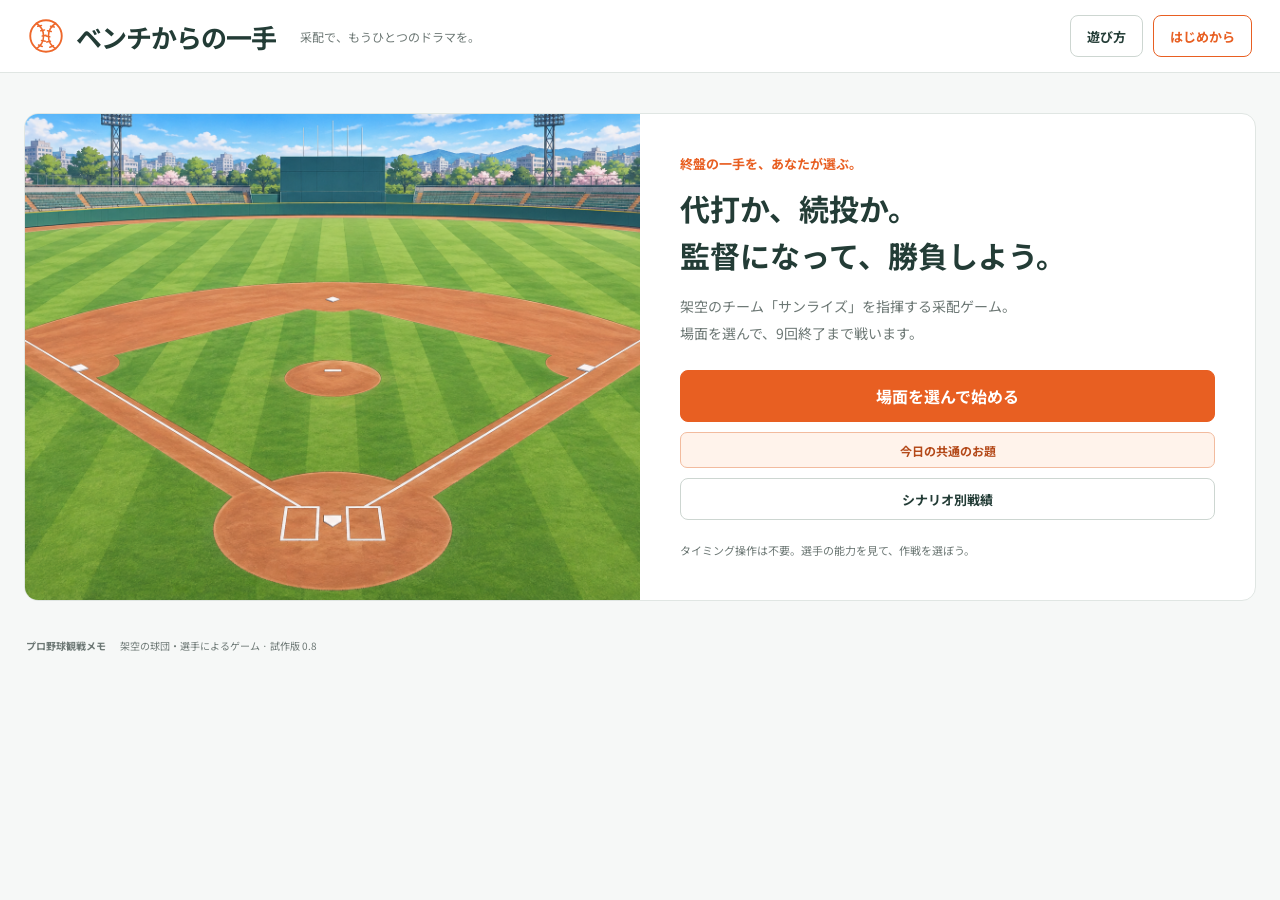
==== public/index.html @ 0293a19e "feat: add same-condition retry and decision comparison" ====
<!doctype html>
<html lang="ja">
<head>
  <meta charset="utf-8"><meta name="viewport" content="width=device-width, initial-scale=1">
  <meta name="theme-color" content="#ee682b">
  <title>ベンチからの一手｜プロ野球観戦メモ</title>
  <meta name="description" content="代打、継投、走塁。あなたならどうする？終盤の勝負どころで指揮を執る、無料のブラウザ野球采配ゲーム。PC・スマホ対応。">
  <link rel="canonical" href="https://bench-first.pages.dev/">
  <meta property="og:type" content="website">
  <meta property="og:locale" content="ja_JP">
  <meta property="og:site_name" content="ベンチからの一手">
  <meta property="og:title" content="ベンチからの一手｜あなたなら、どう采配する？">
  <meta property="og:description" content="代打か、続投か。終盤の勝負どころを指揮する野球ゲーム。PC・スマホで遊べる、今日の共通のお題に挑戦。">
  <meta property="og:url" content="https://bench-first.pages.dev/">
  <meta property="og:image" content="https://bench-first.pages.dev/assets/ogp-v03.png">
  <meta property="og:image:width" content="1200">
  <meta property="og:image:height" content="630">
  <meta property="og:image:alt" content="ベンチからの一手。代打か、続投か。あなたなら、どう采配する？">
  <meta name="twitter:card" content="summary_large_image">
  <meta name="twitter:title" content="ベンチからの一手｜あなたなら、どう采配する？">
  <meta name="twitter:description" content="終盤の勝負どころを指揮する野球ゲーム。今日の共通のお題に挑戦。">
  <meta name="twitter:image" content="https://bench-first.pages.dev/assets/ogp-v03.png">
  <meta name="twitter:image:alt" content="ベンチからの一手。代打か、続投か。あなたなら、どう采配する？">
  <link rel="icon" href="./assets/icon.svg" type="image/svg+xml">
  <link rel="stylesheet" href="./styles.css?v=08">
  <script src="./engine.js?v=10" defer></script><script src="./motion.js?v=07" defer></script><script src="./sharing.js?v=06" defer></script><script src="./scenario-stats.js?v=02" defer></script><script src="./replay-compare.js?v=01" defer></script><script src="./app.js?v=12" defer></script>
</head>
<body>
  <header class="header"><div class="brand"><img src="./assets/icon.svg" alt="" width="36" height="36"><h1>ベンチからの一手</h1><span class="tagline">采配で、もうひとつのドラマを。</span></div><div class="header-actions"><button id="help" class="small-button">遊び方</button><button id="restart" class="small-button orange-outline">はじめから</button></div></header>
  <main>
    <section id="start-screen" class="start-screen" aria-labelledby="start-title">
      <div class="start-visual"><img src="./assets/stadium.png" alt="采配を待つ球場"></div>
      <div class="start-content"><p class="start-eyebrow">終盤の一手を、あなたが選ぶ。</p><h2 id="start-title">代打か、続投か。<br>監督になって、勝負しよう。</h2><p>架空のチーム「サンライズ」を指揮する采配ゲーム。<br>場面を選んで、9回終了まで戦います。</p><div class="start-actions"><button id="choose-scenario" class="primary">場面を選んで始める</button><button id="start-today" class="daily-button">今日の共通のお題</button><button id="start-stats" class="small-button">シナリオ別戦績</button><button id="resume-game" class="small-button" hidden>続きから遊ぶ</button></div><p id="saved-version-note" class="record-caption warning" hidden>以前の版の保存位置があります。修正版の共通のお題は「今日の共通のお題」から新しく開始してください。</p><small>タイミング操作は不要。選手の能力を見て、作戦を選ぼう。</small></div>
    </section>
    <div id="game-view" hidden>
    <section id="scoreboard" class="scoreboard" aria-label="試合状況"></section>
    <div class="game-toolbar"><button id="daily" class="daily-button">今日の共通のお題</button><button id="game-stats" class="small-button">戦績</button><button id="share-links" class="link-toolbar-button" aria-label="お題へのリンクを作る">リンク</button><span id="challenge-label"></span><label class="speed-control">演出 <select id="animation-speed" aria-label="演出の速さ"><option value="normal">標準</option><option value="fast">速い</option><option value="none">なし</option></select></label></div>
    <div id="cpu-changes" class="cpu-changes" role="status" hidden></div>
    <div class="game-layout">
      <section class="field-panel" aria-label="球場と対戦選手">
        <div class="field" id="field"><img class="stadium" src="./assets/stadium.png" alt="緑の外野と土の内野が広がる球場"><div id="field-state"></div><div id="motion-layer" aria-hidden="true"></div><div id="play-flash" aria-hidden="true"></div></div>
        <div id="matchup" class="matchup"></div>
        <div id="upcoming" class="upcoming" aria-label="次の3打者"></div>
      </section>
      <div id="command-home"><section class="command-panel" aria-label="監督の采配">
        <div class="command-heading"><h2 id="command-title">あなたの采配で、<br>流れを変える。</h2><span id="phase" class="phase"></span></div>
        <div class="tabs" role="tablist" aria-label="表示切り替え"><button role="tab" id="tab-tactics" data-tab="tactics" aria-controls="panel" aria-selected="true">采配</button><button role="tab" id="tab-bench" data-tab="bench" aria-controls="panel" aria-selected="false">ベンチ</button><button role="tab" id="tab-lineup" data-tab="lineup" aria-controls="panel" aria-selected="false">打順</button><button role="tab" id="tab-record" data-tab="record" aria-controls="panel" aria-selected="false">記録</button></div>
        <div id="panel" role="tabpanel" aria-labelledby="tab-tactics"></div>
      </section></div>
    </div>
    <section class="recent"><h2>最近のプレー</h2><div id="recent" aria-live="polite" aria-atomic="true"></div></section>
    <nav id="mobile-controls" aria-label="試合の操作"><span id="mobile-status"></span><button id="mobile-tactics" class="primary" data-mobile-tab="tactics">采配</button><button id="mobile-bench" class="small-button orange-outline" data-mobile-tab="bench">交代</button><button id="mobile-record" class="small-button" data-mobile-tab="record">記録</button></nav>
    </div>
    <footer><a href="https://pro-baseball-watch-guide.com/" target="_blank" rel="noopener">プロ野球観戦メモ</a><span>架空の球団・選手によるゲーム · 試作版 0.8</span><span id="save-status"></span></footer>
  </main>
  <dialog id="dialog" aria-labelledby="dialog-title"><div id="dialog-content"></div></dialog>
  <dialog id="command-dialog" aria-labelledby="command-dialog-title"><div id="command-dialog-content"><div class="command-dialog-bar"><div class="command-dialog-heading"><h2 id="command-dialog-title">采配を選ぶ</h2><button id="close-command" class="small-button" aria-label="采配・交代の画面を閉じる">閉じる</button></div><p id="command-context"></p></div></div></dialog>
  <div id="toast" role="status"></div>
  <noscript>このゲームを遊ぶには、ブラウザのJavaScriptを有効にしてください。</noscript>
</body>
</html>
---- public/styles.css ----
@font-face{font-family:"Noto Sans JP";font-style:normal;font-weight:400;font-display:swap;src:url('./assets/noto-sans-jp-400.woff2') format('woff2')}
@font-face{font-family:"Noto Sans JP";font-style:normal;font-weight:700 900;font-display:swap;src:url('./assets/noto-sans-jp-700.woff2') format('woff2')}
:root{--orange:#e85f22;--soft:#fff3eb;--ink:#233c36;--muted:#6d7875;--line:#e0e6e3;--blue:#27638a;--paper:#f6f8f7;--white:#fff;font-family:"Noto Sans JP","Yu Gothic",Meiryo,system-ui,sans-serif;color:var(--ink);background:var(--paper);font-synthesis:none}
*{box-sizing:border-box}body{margin:0}button,select,textarea{font:inherit}button{cursor:pointer;touch-action:manipulation}button:disabled{cursor:not-allowed;opacity:.43}button:focus-visible,a:focus-visible,select:focus-visible,textarea:focus-visible{outline:3px solid #2788b4;outline-offset:3px}button{color:var(--ink)}a{color:inherit}h1,h2,h3,p{margin:0}button,select{min-height:42px}button{transition:background .15s,border-color .15s,transform .15s}button:active:not(:disabled){transform:translateY(1px)}button:hover:not(:disabled){filter:brightness(.97)}.header{display:flex;align-items:center;justify-content:space-between;gap:20px;padding:15px 28px;background:white;border-bottom:1px solid var(--line)}.brand{display:flex;align-items:center;gap:12px;min-width:0}.brand h1{font-size:26px;letter-spacing:-1px;white-space:nowrap;font-weight:850}.tagline{font-size:12px;color:var(--muted);margin-left:12px}.header-actions{display:flex;gap:10px;flex-shrink:0}.small-button{border:1px solid #cdd6d1;background:white;border-radius:8px;padding:7px 16px;font-weight:700;font-size:13px}.orange-outline{color:var(--orange);border-color:var(--orange)}main{max-width:1500px;padding:16px 24px 10px;margin:auto}.scoreboard{background:white;border:1px solid var(--line);border-radius:12px;display:flex;align-items:center;justify-content:space-between;padding:14px 24px;margin-bottom:14px;gap:15px;box-shadow:0 2px 7px #203c3604}.team{display:flex;align-items:center;gap:14px;flex:1}.team.away{justify-content:flex-end;text-align:right}.team-symbol{width:48px;height:48px;color:var(--orange);display:grid;place-items:center;border-radius:50%;background:var(--soft);font-weight:900;font-size:25px}.away .team-symbol{color:var(--blue);background:#edf5fa}.team h2{font-size:21px;letter-spacing:-.5px}.team small{display:block;font-size:11px;color:var(--muted);margin-top:3px}.score-center{display:flex;align-items:center;gap:22px}.score-number{font-size:47px;font-weight:850;line-height:1;font-variant-numeric:tabular-nums;display:flex;gap:17px;align-items:center}.score-number b:first-child{color:var(--orange)}.score-number i{font-size:22px;color:#a7b0ac;font-style:normal}.score-detail{text-align:center;font-size:13px}.inning{font-weight:800;font-size:18px;margin-bottom:4px}.outs{display:flex;gap:5px;align-items:center;color:var(--muted);font-size:11px}.out-dot{width:8px;height:8px;border-radius:50%;background:#e1e6e3;display:inline-block}.out-dot.on{background:var(--orange)}.bases-mini{width:33px;height:34px;position:relative;margin-left:3px}.bases-mini span{width:12px;height:12px;position:absolute;transform:rotate(45deg);background:#dce1de;border:1px solid white}.bases-mini .on{background:var(--orange)}.bases-mini span:nth-child(1){left:20px;top:17px}.bases-mini span:nth-child(2){left:10px;top:7px}.bases-mini span:nth-child(3){left:0;top:17px}.game-layout{display:grid;grid-template-columns:minmax(0,1.25fr) minmax(0,1fr);gap:16px;align-items:stretch}.field-panel{border:1px solid var(--line);border-radius:12px;background:white;overflow:hidden;display:flex;flex-direction:column}.field{position:relative;aspect-ratio:1.6;overflow:hidden;background:#80b867}.stadium{width:100%;height:100%;object-fit:fill;display:block}.field-tag{position:absolute;top:12px;left:12px;background:white;color:var(--ink);font-size:11px;font-weight:700;padding:7px 10px;border-radius:6px;box-shadow:0 2px 8px #203c3615}.base-marker{position:absolute;transform:translate(-50%,-50%);height:21px;min-width:21px;border:2px solid white;background:#f47d37;box-shadow:0 2px 8px #263c3655;border-radius:50%;color:white;display:grid;place-items:center;font-size:11px;font-weight:900}.base-marker.empty{background:#ffffffb3;border:1px solid white;height:10px;min-width:10px;box-shadow:none}.runner-name{position:absolute;left:50%;top:24px;transform:translateX(-50%);white-space:nowrap;background:#fff;color:var(--ink);padding:3px 7px;border-radius:4px;font-weight:700;font-size:10px;box-shadow:0 2px 6px #263c3615}.mound-label{position:absolute;left:50%;top:57%;transform:translateX(-50%);background:#235674ed;color:white;border-radius:5px;padding:4px 9px;font-size:10px}.mound-label.home-pitcher{background:#df6227ed}#play-flash{position:absolute;inset:0;display:grid;place-content:center;pointer-events:none;text-align:center}#play-flash.show span{animation:play-in 1.2s both;background:white;padding:15px 26px;border-radius:10px;box-shadow:0 10px 30px #203c3633;font-weight:900;font-size:25px;color:var(--orange)}@keyframes play-in{0%{opacity:0;transform:translateY(8px) scale(.95)}20%,70%{opacity:1;transform:none}100%{opacity:0;transform:translateY(-8px)}}.matchup{display:grid;grid-template-columns:1fr 25px 1fr;gap:10px;padding:15px 16px;flex:1;align-content:center}.vs{align-self:center;text-align:center;color:#9aa59f;font-size:12px;font-weight:800}.player-card{min-width:0}.player-role{font-size:10px;color:var(--orange);font-weight:800;letter-spacing:1px;margin-bottom:5px}.player-role.pitcher{color:var(--blue)}.player-name{font-size:18px;font-weight:800;display:flex;align-items:baseline;gap:6px;flex-wrap:wrap}.player-name small{font-size:10px;color:var(--muted);font-weight:500}.player-trait{font-size:11px;color:var(--muted);margin:6px 0}.mini-stats{display:flex;gap:9px;font-size:11px;color:var(--muted)}.mini-stats b{color:var(--ink);margin-left:3px}.fatigue-bar{height:4px;background:#e7ece8;border-radius:4px;margin-top:7px;overflow:hidden}.fatigue-bar span{display:block;background:var(--blue);height:100%}.fatigue-bar.high span{background:var(--orange)}.command-panel{padding:22px;background:white;border:1px solid var(--line);border-radius:12px;display:flex;flex-direction:column;min-width:0}.command-heading{display:flex;align-items:center;justify-content:space-between;gap:10px;margin-bottom:16px}.command-heading h2{font-size:23px;line-height:1.45;letter-spacing:-.6px}.command-heading h2:after{content:"";display:block;width:30px;height:4px;background:var(--orange);border-radius:3px;margin-top:9px}.phase{font-size:11px;white-space:nowrap;padding:7px 10px;border-radius:6px;color:var(--orange);background:var(--soft);font-weight:700}.phase.defend{color:var(--blue);background:#edf5fa}.tabs{display:grid;grid-template-columns:repeat(3,1fr);gap:6px;margin-bottom:14px}.tabs button{border:1px solid var(--line);background:#f5f7f6;border-radius:7px;font-weight:700;font-size:14px;min-height:39px}.tabs button[aria-selected=true]{color:white;background:var(--orange);border-color:var(--orange)}#panel{flex:1;display:flex;flex-direction:column;min-height:310px}.tactics{display:grid;grid-template-columns:1fr 1fr;gap:10px}.tactic{padding:14px 13px;text-align:left;border:1px solid var(--line);border-radius:9px;background:white;position:relative;min-height:115px}.tactic.selected{border:2px solid var(--orange);padding:13px 12px;background:var(--soft)}.tactic-top{display:flex;gap:9px;align-items:center;margin-bottom:7px}.tactic svg{width:25px;height:25px;flex-shrink:0;color:var(--orange)}.tactic h3{font-size:16px;line-height:1.4}.tactic p{font-size:11px;line-height:1.65;color:var(--muted)}.tactic p.pro{color:#ba4c1b;margin-top:5px}.action-hint{font-size:11px;line-height:1.7;color:var(--muted);margin:10px 0;min-height:32px}.primary{background:var(--orange);border:1px solid var(--orange);color:white;font-weight:750;border-radius:8px;padding:13px 16px;font-size:16px;width:100%;min-height:49px}.primary-row{margin-top:auto}.primary .arrow{float:right}.defense-select{display:flex;align-items:center;gap:6px;margin-top:10px;font-size:11px;color:var(--muted)}.defense-select button{font-size:11px;min-height:31px;border:1px solid var(--line);background:white;border-radius:5px;padding:4px 9px}.defense-select button.selected{border-color:var(--orange);color:var(--orange);background:var(--soft)}.recent{display:flex;align-items:stretch;gap:20px;padding:14px 20px;background:white;border:1px solid var(--line);border-radius:12px;margin-top:14px}.recent h2{font-size:15px;min-width:110px;padding-top:3px}.recent h2:after{content:"";display:block;width:25px;height:3px;background:var(--orange);margin-top:8px}#recent{flex:1;min-width:0}.log-row{display:flex;gap:12px;padding:5px 0;border-bottom:1px solid #eef1ef;font-size:12px;line-height:1.5}.log-row:last-child{border:0}.log-row small{flex-shrink:0;font-size:10px;color:var(--muted);min-width:37px;padding-top:1px}.log-row.score,.log-row.hr{color:var(--orange);font-weight:700}footer{display:flex;gap:14px;align-items:center;flex-wrap:wrap;color:var(--muted);font-size:10px;padding:13px 2px 4px}footer a{text-decoration:none;font-weight:650}footer a:hover{text-decoration:underline}#save-status{margin-left:auto}.bench-controls{display:grid;grid-template-columns:1fr 1fr;gap:8px;margin-bottom:9px}.bench-controls label{font-size:11px;display:flex;flex-direction:column;gap:4px}.bench-controls select{width:100%;background:white;border:1px solid var(--line);border-radius:6px;padding:6px;font-size:12px}.bench-list{max-height:235px;overflow-y:auto;overscroll-behavior:contain}.bench-player{padding:10px 0;border-bottom:1px solid var(--line);display:flex;gap:10px;justify-content:space-between;align-items:center}.bench-player:first-child{padding-top:4px}.bench-player h3{font-size:14px}.bench-player p{font-size:11px;color:var(--muted);margin-top:3px;line-height:1.6}.bench-player .small-button{font-size:11px;padding:6px 11px;min-width:58px;flex-shrink:0}.warning{color:#b64c18!important}.empty-note{font-size:13px;color:var(--muted);line-height:1.8;padding:20px 0}.record-scroll{max-height:320px;overflow:auto;overscroll-behavior:contain}.line-score{border-collapse:collapse;font-size:11px;width:100%;margin:2px 0 14px}.line-score th,.line-score td{text-align:center;padding:7px 4px;border-bottom:1px solid var(--line);font-variant-numeric:tabular-nums}.line-score th:first-child{text-align:left;white-space:nowrap}.line-score th{font-size:10px;color:var(--muted)}.line-score .total{color:var(--orange);font-weight:800}.record-caption{font-size:10px;color:var(--muted);margin:8px 0}.results-inline{display:grid;place-content:center;text-align:center;gap:13px;flex:1}.results-inline h3{font-size:29px;color:var(--orange)}.results-inline p{font-size:13px;line-height:1.8;color:var(--muted)}dialog{border:1px solid var(--line);border-radius:15px;max-width:550px;width:calc(100% - 28px);padding:27px;box-shadow:0 20px 80px #203c3629;max-height:88dvh;color:var(--ink)}dialog::backdrop{background:#183b354d;backdrop-filter:blur(3px)}.dialog-header{display:flex;align-items:center;justify-content:space-between;gap:12px;margin-bottom:16px}.dialog-header h2{font-size:23px}.close-button{width:37px;height:37px;min-height:37px;border:1px solid var(--line);border-radius:50%;background:white;font-size:23px;line-height:1}.dialog-text{color:var(--muted);font-size:13px;line-height:1.9}.dialog-text strong{color:var(--ink)}.dialog-text p{margin:10px 0}.dialog-text ol{padding-left:23px;margin:8px 0}.dialog-actions{display:flex;gap:10px;margin-top:20px}.scenario-list{display:grid;gap:9px;margin-top:15px}.scenario{border:1px solid var(--line);border-radius:8px;background:white;text-align:left;padding:13px 15px;display:flex;justify-content:space-between;align-items:center;gap:10px}.scenario strong{font-size:14px}.scenario small{display:block;font-size:11px;color:var(--muted);margin-top:4px}.scenario .num{font-size:24px;font-weight:800;color:var(--orange);white-space:nowrap}.result-score{text-align:center;margin:18px 0;font-size:46px;font-weight:900}.result-score small{display:block;font-size:12px;font-weight:500;color:var(--muted)}.result-notes{background:var(--paper);border-radius:8px;padding:12px;font-size:12px;line-height:1.9}.result-notes h3{font-size:13px;margin-bottom:5px}.share-text{width:100%;border:1px solid var(--line);border-radius:6px;padding:10px;min-height:110px;font-size:12px;margin-top:12px;resize:vertical}.record-totals{padding:12px 0;text-align:center;color:var(--muted);font-size:12px}.result-buttons{display:grid;grid-template-columns:1fr 1fr;gap:8px;margin-top:13px}.result-buttons .primary{grid-column:1/-1}#toast{position:fixed;bottom:22px;left:50%;transform:translateX(-50%);background:var(--ink);color:white;padding:12px 20px;border-radius:8px;box-shadow:0 4px 20px #203c3625;font-size:12px;max-width:90vw;z-index:10;display:none}#toast.visible{display:block}
@media(min-width:1300px){.field{aspect-ratio:1.7}.command-heading h2 br{display:none}.command-heading h2{font-size:23px}.command-panel{padding:23px}.tactic{min-height:127px}.tactic h3{font-size:17px}.tactic p{font-size:12px}.matchup{padding:17px 20px}.player-name{font-size:20px}}
@media(max-width:1050px){.tagline{display:none}.team h2{font-size:17px}.team-symbol{width:37px;height:37px;font-size:20px}.score-center{gap:13px}.scoreboard{padding:12px 15px}.score-number{font-size:38px}.command-heading{align-items:flex-start}.command-heading h2{font-size:20px}.phase{font-size:10px;padding:6px}.command-panel{padding:16px}.tactic{padding:11px 10px;min-height:115px}.tactic.selected{padding:10px 9px}.tactic h3{font-size:14px}.tactic p{font-size:10px}.tactic svg{width:21px}.field{aspect-ratio:1.3}.player-name{font-size:16px}.mini-stats{gap:6px;font-size:10px}}
@media(max-width:720px){.header{padding:10px 12px;gap:8px}.brand{gap:6px}.brand img{width:26px;height:26px}.brand h1{font-size:18px;letter-spacing:-.7px}.header-actions{gap:5px}.header-actions .small-button{padding:5px 8px;font-size:10px;min-height:35px}.tagline{display:none}main{padding:9px 10px 8px}.scoreboard{padding:10px 11px;gap:5px;margin-bottom:9px;border-radius:9px}.team{gap:0}.team-symbol{display:none}.team h2{font-size:12px;letter-spacing:-.5px}.team small{font-size:9px;margin-top:2px}.score-center{gap:8px}.score-number{font-size:30px;gap:8px}.score-number i{font-size:15px}.inning{font-size:13px;margin-bottom:3px}.outs{font-size:8px;gap:3px}.out-dot{width:6px;height:6px}.bases-mini{display:none}.game-layout{grid-template-columns:1fr;gap:9px}.field-panel{border-radius:9px}.field{aspect-ratio:2.6}.stadium{object-fit:fill}.field-tag{top:7px;left:7px;font-size:9px;padding:4px 7px}.base-marker{height:16px;min-width:16px;font-size:9px;border-width:1.5px}.base-marker.empty{height:7px;min-width:7px}.runner-name{font-size:8px;top:18px;padding:2px 5px}.mound-label{font-size:8px;padding:2px 6px}.matchup{padding:9px 11px;grid-template-columns:1fr 18px 1fr;gap:7px}.player-role{font-size:9px;letter-spacing:0;margin-bottom:3px}.player-name{font-size:14px;gap:4px}.player-name small{font-size:9px}.player-trait{display:none}.mini-stats{font-size:9px;gap:8px;margin-top:4px}.fatigue-bar{height:3px;margin-top:4px}.command-panel{padding:12px;border-radius:9px}.command-heading{align-items:center;margin-bottom:10px}.command-heading h2{font-size:16px;letter-spacing:-.4px}.command-heading h2 br{display:none}.command-heading h2:after{height:3px;width:23px;margin-top:5px}.phase{font-size:9px}.tabs{margin-bottom:9px;gap:5px}.tabs button{min-height:34px;font-size:12px}#panel{min-height:0}.tactics{gap:7px}.tactic,.tactic.selected{min-height:94px;padding:10px}.tactic.selected{padding:9px}.tactic-top{margin-bottom:4px;gap:7px}.tactic h3{font-size:14px}.tactic svg{width:20px;height:20px}.tactic p{font-size:10px;line-height:1.5}.tactic p.pro{margin-top:3px}.action-hint{font-size:10px;margin:8px 0;min-height:0;line-height:1.55}.primary{font-size:14px;padding:11px 13px;min-height:44px}.recent{padding:10px 12px;margin-top:9px;display:block}.recent h2{font-size:11px;padding:0;margin-bottom:4px}.recent h2:after{display:none}.log-row{font-size:10px;gap:8px;padding:4px 0}.log-row small{font-size:9px;min-width:31px}.recent .log-row:nth-child(n+3){display:none}footer{padding:10px 1px 4px;font-size:9px;gap:7px}footer span:nth-child(2){margin-left:auto}#save-status{margin:0}.bench-list{max-height:220px}.record-scroll{max-height:300px}.dialog-header h2{font-size:20px}dialog{padding:20px}.dialog-text{font-size:12px}.defense-select{font-size:10px}.result-score{font-size:40px}#play-flash.show span{font-size:19px;padding:11px 20px}}
@media(max-width:370px){.brand h1{font-size:16px}.brand img{width:23px;height:23px}.header-actions .small-button{padding:5px 6px;font-size:9px}.command-heading h2{font-size:14px}.team h2{font-size:11px}.score-number{font-size:27px;gap:5px}.score-center{gap:5px}.scoreboard{padding:9px 8px}}
@media(prefers-reduced-motion:reduce){*,*:before,*:after{animation:none!important;transition:none!important}#play-flash.show span{opacity:1}}
/* v0.2: use the existing bright layout, with compact information surfaces. */
.game-toolbar{display:flex;align-items:center;gap:12px;margin:-3px 0 12px;min-width:0}.daily-button{background:var(--soft);color:#b44919;border:1px solid #f2bb9e;border-radius:7px;padding:7px 13px;font-size:12px;font-weight:700;min-height:36px;white-space:nowrap}.speed-control{display:flex;align-items:center;gap:7px;margin-left:auto;font-size:11px;color:var(--muted);white-space:nowrap}.speed-control select{min-height:33px;font-size:11px;border:1px solid var(--line);background:white;border-radius:6px;padding:4px 8px;color:var(--ink)}#challenge-label{font-size:11px;color:var(--muted);overflow:hidden;text-overflow:ellipsis;white-space:nowrap;min-width:0}.tabs{grid-template-columns:repeat(4,1fr)}.field{aspect-ratio:1.9}.matchup{padding:12px 16px;flex:0}.player-link{min-height:25px;border:0;background:transparent;padding:0;text-align:left;font-size:inherit;font-weight:700;color:inherit;text-decoration:underline;text-decoration-color:#c6d6cf;text-underline-offset:4px;border-radius:3px}.player-link:hover{color:var(--orange)}.upcoming{padding:10px 16px 12px;border-top:1px solid var(--line);margin-top:auto}.upcoming-title{font-size:11px;font-weight:700;display:flex;align-items:center;gap:10px;margin-bottom:5px}.upcoming-title small{color:var(--muted);font-size:10px;font-weight:400}.upcoming-list{display:grid;grid-template-columns:repeat(3,minmax(0,1fr));gap:10px}.next-batter{border-right:1px solid var(--line);display:flex;flex-direction:column;min-width:0}.next-batter:last-child{border-right:0}.next-batter>small{font-size:10px;color:var(--muted)}.next-batter button{font-size:13px}.next-batter>span{font-size:10px;color:var(--muted);white-space:nowrap;overflow:hidden;text-overflow:ellipsis}.team-switch{display:flex;gap:6px}.team-switch button{border:1px solid var(--line);background:white;border-radius:7px;font-size:12px;flex:1;min-height:34px}.team-switch button[aria-pressed=true]{color:var(--orange);background:var(--soft);border-color:var(--orange)}.lineup-scroll{max-height:330px;overflow:auto;overscroll-behavior:contain}.lineup-table{width:100%;border-collapse:collapse;font-size:12px;table-layout:auto}.lineup-table th{font-size:10px;color:var(--muted);font-weight:500;position:sticky;top:0;background:white;z-index:1}.lineup-table td,.lineup-table th{padding:6px 4px;border-bottom:1px solid var(--line);text-align:center;white-space:nowrap}.lineup-table td:nth-child(2),.lineup-table th:nth-child(2){text-align:left}.lineup-table small{display:block;font-size:9px;color:var(--muted)}.lineup-table .current-batter{background:var(--soft)}.lineup-table .current-batter td:first-child{font-weight:700;color:var(--orange);border-left:3px solid var(--orange)}.ability-table,.comparison{border-collapse:collapse;width:100%;font-size:13px;margin:15px 0}.ability-table th,.comparison th{text-align:left;font-weight:500}.ability-table td{text-align:right;font-weight:700}.ability-table th,.ability-table td,.comparison td,.comparison th{padding:9px 6px;border-bottom:1px solid var(--line)}.comparison td{text-align:center;font-variant-numeric:tabular-nums}.comparison thead th{font-size:11px;color:var(--muted);text-align:center}.comparison thead th:first-child{text-align:left}.comparison caption{text-align:left;font-weight:700;margin:5px 0 8px}.delta-up{color:#26765b}.delta-down{color:#ba4c1b}.challenge-date{font-size:12px;color:var(--muted);margin-bottom:12px}.daily-card{padding:16px;background:var(--soft);border-radius:9px;border:1px solid #f3d1bc}.daily-card h3{font-size:20px;margin-bottom:7px}.daily-card p{font-size:13px;line-height:1.8;margin-bottom:10px}.daily-card strong{font-size:12px}.setup-daily{width:100%;margin-top:13px}.scenario-list{max-height:48dvh;overflow:auto;overscroll-behavior:contain;padding:2px}.scenario{min-height:70px}.bench-player .small-button{min-width:84px}
#motion-layer{position:absolute;inset:0;pointer-events:none;z-index:2;overflow:hidden}.playing #field-state .base-marker{visibility:hidden}.motion-ball{position:absolute;width:10px;height:10px;background:#fff;border:1px solid #815333;border-radius:50%;box-shadow:0 2px 5px #24412c66;transform:translate(-50%,-50%)}.motion-runner{position:absolute;transform:translate(-50%,-50%);background:var(--orange);color:white;border:2px solid white;border-radius:20px;padding:4px 8px;font-size:10px;white-space:nowrap;box-shadow:0 2px 6px #203c3644}.motion-runner.opponent{background:var(--blue)}#play-flash.motion-result{z-index:3;inset:8% 0 auto;display:flex;justify-content:center}.motion-result span{background:white;border-radius:8px;padding:10px 19px;box-shadow:0 3px 18px #223c3533;font-size:22px;font-weight:700;color:var(--orange)}
@media(min-width:1300px){.field{aspect-ratio:2}.command-heading h2{font-size:22px}.tactic{min-height:117px}.matchup{padding:12px 18px}}
@media(max-width:1050px) and (min-width:721px){.field{aspect-ratio:1.6}.upcoming{padding:10px}.next-batter button{font-size:12px}.upcoming-list{gap:6px}}
@media(max-width:720px){.game-toolbar{gap:7px;margin:0 0 8px;flex-wrap:wrap}.daily-button{font-size:10px;min-height:32px;padding:5px 9px}.speed-control{font-size:10px;gap:5px}.speed-control select{min-height:30px;font-size:10px;padding:3px 6px}#challenge-label{order:3;flex-basis:100%;font-size:9px;line-height:1.2}.field{aspect-ratio:3.35}.matchup{padding:7px 11px}.upcoming{padding:7px 11px 8px}.upcoming-title{font-size:10px;margin-bottom:3px}.upcoming-title small{font-size:9px}.upcoming-list{gap:7px}.next-batter>small{font-size:9px}.next-batter button{font-size:11px;min-height:21px}.next-batter>span{font-size:9px}.player-name .player-link{min-height:22px}.player-name{font-size:13px}.command-panel{padding:10px}.command-heading h2{font-size:15px}.tabs button{font-size:11px;min-height:33px}.tactic,.tactic.selected{min-height:86px}.tactic h3{font-size:13px}.tactic p{font-size:10px}.action-hint{margin:7px 0}.lineup-scroll{max-height:290px}.lineup-table{font-size:11px}.lineup-table th{font-size:9px}.lineup-table td,.lineup-table th{padding:5px 2px}.lineup-table .player-link{min-height:24px}.lineup-table small{font-size:8px}.comparison{font-size:11px;table-layout:fixed}.comparison th,.comparison td{padding:7px 3px;overflow-wrap:anywhere}.comparison thead th{font-size:10px}.comparison th:first-child{width:35%}.comparison th:last-child{width:14%}.bench-player .small-button{min-width:73px;font-size:10px;padding:6px}.motion-runner{font-size:8px;padding:2px 5px;border-width:1px}.motion-ball{width:7px;height:7px}.motion-result span{font-size:14px;padding:7px 12px}.scenario-list{max-height:43dvh}.scenario .num{font-size:20px}.daily-card{padding:12px}.daily-card h3{font-size:17px}.daily-card p{font-size:12px}.daily-card strong{font-size:11px}.setup-daily{font-size:12px;min-height:38px}}
@media(max-width:370px){.command-heading h2{font-size:13px}.phase{font-size:8px;padding:5px}.next-batter button{font-size:10px}.next-batter>span{font-size:8px}.mini-stats{gap:4px}.lineup-table small{font-size:8px}.lineup-table .player-link{font-size:10px}}

.dialog-actions .small-button{flex-shrink:0;white-space:nowrap;min-width:64px}.dialog-actions .primary{min-width:0;flex:1}

/* v0.3 sharing surfaces */
.link-toolbar-button{border:1px solid var(--line);background:white;border-radius:7px;padding:6px 12px;font-size:12px;min-height:36px;font-weight:700;flex-shrink:0}
.link-label{display:block;font-size:12px;font-weight:700;margin:16px 0 6px}.link-select{width:100%;min-width:0;border:1px solid var(--line);border-radius:7px;background:white;padding:8px;color:var(--ink);font-size:13px}.link-value{width:100%;height:84px;resize:none;border:1px solid var(--line);border-radius:7px;padding:10px;font-size:13px;overflow-wrap:anywhere;margin-bottom:12px}#link-description{margin-top:12px}.result-image{display:block;width:100%;height:auto;border:1px solid var(--line);border-radius:8px;margin:12px 0}.image-download{display:flex;justify-content:center;align-items:center;text-decoration:none}.image-actions{display:grid;grid-template-columns:1fr 1fr;gap:8px;margin-top:14px}.result-buttons .small-button{padding:9px 8px}.result-buttons #result-png{grid-column:1/-1}.result-buttons #result-record{grid-column:1/-1;background:var(--paper)}
@media(max-width:600px){.link-toolbar-button{font-size:10px;padding:4px 9px;min-height:32px}.image-actions{grid-template-columns:1fr}.game-toolbar{gap:6px}}

/* Entry screen contains no live game state. */
[hidden]{display:none!important}
.start-screen{display:grid;grid-template-columns:1fr 1fr;background:white;border:1px solid var(--line);border-radius:14px;overflow:hidden;margin:24px 0}
.start-visual{min-height:360px;background:#80b867;display:flex;align-items:center}
.start-visual img{width:100%;height:100%;object-fit:cover}
.start-content{padding:40px;align-self:center}.start-eyebrow{color:var(--orange);font-weight:700;font-size:13px;margin-bottom:12px}.start-content h2{font-size:30px;line-height:1.55;margin-bottom:15px}.start-content>p:not(.start-eyebrow){font-size:14px;line-height:1.9;color:var(--muted)}.start-actions{display:grid;gap:10px;margin:24px 0 16px}.start-content>small{color:var(--muted);font-size:11px}.difficulty{display:block;color:#ad481c;font-weight:700;font-size:12px;margin:7px 0;letter-spacing:1px}.cpu-changes{border:1px solid #f2bb9e;background:var(--soft);padding:10px 14px;border-radius:8px;margin-bottom:12px;font-size:12px;line-height:1.7}.cpu-changes p{margin-top:3px}
@media(max-width:720px){.start-screen{grid-template-columns:1fr;margin:12px 0}.start-visual{min-height:0;max-height:160px}.start-visual img{height:160px;object-fit:cover}.start-content{padding:22px}.start-content h2{font-size:24px}.start-content>p:not(.start-eyebrow){font-size:12px}.start-actions{margin:18px 0 12px}.cpu-changes{font-size:10px}.difficulty{font-size:11px}}

.chance-preview{display:inline-block;margin-top:3px;color:var(--ink);font-weight:700;font-variant-numeric:tabular-nums}

.review-section{margin:18px 0;text-align:left}.review-section>h3{font-size:17px;margin-bottom:8px}.review-cards{display:grid;gap:12px;margin-top:12px}.review-card{padding:14px;border:1px solid var(--line);border-left:3px solid var(--orange);background:var(--paper);border-radius:9px;min-width:0;overflow-wrap:anywhere}.review-card h4{font-size:14px;line-height:1.6;margin:0 0 10px}.review-card dl{display:grid;grid-template-columns:36px minmax(0,1fr);gap:8px 10px;font-size:13px;line-height:1.7}.review-card dt{font-weight:700;color:var(--muted)}.review-card dd{margin:0}.review-card ul{margin:0;padding-left:16px}.review-more,.review-cpu{font-size:12px;line-height:1.7;margin-top:12px}.review-more summary,.review-cpu summary{cursor:pointer;padding:7px 0;font-weight:700}.review-cpu p{margin:6px 0}.review-legacy{font-size:12px;line-height:1.7;color:var(--muted);padding:10px;background:var(--paper);border-radius:7px}
@media(max-width:600px){.review-section>h3{font-size:15px}.review-card{padding:12px}.review-card h4{font-size:13px}.review-card dl{font-size:12px;grid-template-columns:30px minmax(0,1fr);gap:7px 8px}}

.opponent-card{margin:14px 0 18px;padding:14px 16px;background:var(--paper);border:1px solid var(--line);border-left:3px solid var(--orange);border-radius:8px;font-size:13px;line-height:1.8;overflow-wrap:anywhere}.opponent-card>strong{display:block;color:var(--ink);font-size:14px}.opponent-card>p{margin:5px 0}.opponent-card p>span{font-weight:700;color:var(--muted);margin-right:5px}.opponent-card .record-caption{margin-top:9px}#opponent-select{min-height:44px}#challenge-label{overflow-wrap:anywhere;min-width:0}
@media(max-width:600px){.opponent-card{font-size:12px;padding:12px}.opponent-card>strong{font-size:13px}.scoreboard .away small{max-width:125px;line-height:1.5}.game-toolbar #challenge-label{flex-basis:100%;order:3}}
#command-home{min-width:0}#command-home>.command-panel{height:100%}#mobile-controls{display:none}
#command-dialog{padding:0;max-width:600px;width:calc(100% - 20px);max-height:calc(100dvh - 24px);overflow:hidden}
#command-dialog-content{max-height:calc(100dvh - 26px);overflow-y:auto;overscroll-behavior:contain}
.command-dialog-bar{position:sticky;top:0;background:white;z-index:1;padding:12px 14px 8px;border-bottom:1px solid var(--line)}.command-dialog-heading{display:flex;align-items:center;justify-content:space-between;gap:8px}.command-dialog-heading h2{font-size:18px}.command-dialog-heading button{min-height:44px;flex-shrink:0}#command-context{font-size:10px;color:var(--muted);margin-top:4px;line-height:1.6}
#command-dialog .command-panel{padding:12px 14px 14px;border:0;border-radius:0;min-height:0}#command-dialog .command-heading{display:none}#command-dialog .tabs button,#command-dialog select{min-height:44px}body:has(#command-dialog[open]){overflow:hidden}
@media(max-width:720px){main{padding-bottom:calc(105px + env(safe-area-inset-bottom))}#mobile-controls{display:grid;grid-template-columns:1fr 1fr 70px;gap:7px;position:fixed;bottom:0;left:0;right:0;z-index:10;background:white;border-top:1px solid var(--line);padding:8px 10px calc(8px + env(safe-area-inset-bottom));box-shadow:0 -4px 15px #203c3610}#mobile-status{grid-column:1/-1;font-size:10px;color:var(--muted);line-height:1.4}#mobile-controls button{min-height:44px;padding:8px;font-size:14px}#mobile-record{font-size:12px!important}.game-layout{display:block}#command-dialog .bench-list{max-height:none}#command-dialog .record-scroll{max-height:none}}

/* シナリオ別戦績 */
.stats-list{display:grid;gap:8px;max-height:min(43dvh,430px);overflow-y:auto;overscroll-behavior:contain;padding:2px;margin:10px 0 14px}
.stats-row{display:flex;align-items:center;justify-content:space-between;gap:12px;padding:10px 12px;background:#fff;border:1px solid var(--line);border-radius:9px}
.stats-row span{display:grid;gap:3px}.stats-row small{color:var(--muted);font-size:11px}.stats-numbers{text-align:right;white-space:nowrap}.stats-row strong{font-size:13px}.stats-focus{border-color:var(--orange);background:var(--soft)}
.scenario-record{display:block;margin-top:5px;color:var(--orange);font-size:11px;font-weight:700}
#game-stats{min-height:32px;padding:5px 9px;font-size:11px}
@media(max-width:720px){.stats-row{padding:9px 10px}.stats-row strong{font-size:12px}.stats-list{max-height:42dvh}}
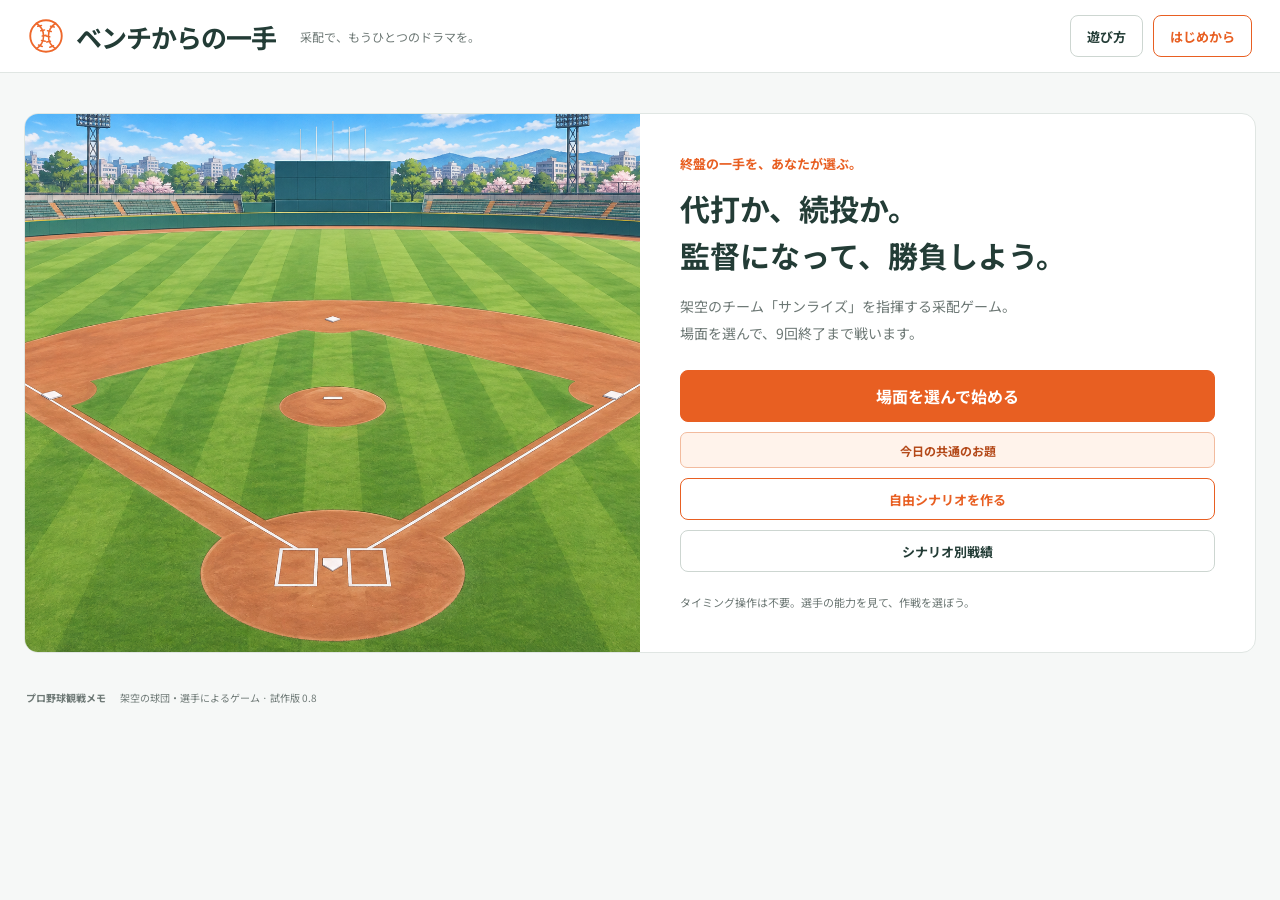
==== commit 8a2fde4e: "feat: add customizable baseball game scenarios with saved setups and retry" ====
--- a/public/index.html
+++ b/public/index.html
@@ -22,15 +22,15 @@
   <meta name="twitter:image" content="https://bench-first.pages.dev/assets/ogp-v03.png">
   <meta name="twitter:image:alt" content="ベンチからの一手。代打か、続投か。あなたなら、どう采配する？">
   <link rel="icon" href="./assets/icon.svg" type="image/svg+xml">
-  <link rel="stylesheet" href="./styles.css?v=08">
-  <script src="./engine.js?v=10" defer></script><script src="./motion.js?v=07" defer></script><script src="./sharing.js?v=06" defer></script><script src="./scenario-stats.js?v=02" defer></script><script src="./replay-compare.js?v=01" defer></script><script src="./app.js?v=12" defer></script>
+  <link rel="stylesheet" href="./styles.css?v=09">
+  <script src="./engine.js?v=11" defer></script><script src="./motion.js?v=07" defer></script><script src="./sharing.js?v=07" defer></script><script src="./scenario-stats.js?v=02" defer></script><script src="./replay-compare.js?v=02" defer></script><script src="./custom-scenarios.js?v=01" defer></script><script src="./app.js?v=13" defer></script>
 </head>
 <body>
   <header class="header"><div class="brand"><img src="./assets/icon.svg" alt="" width="36" height="36"><h1>ベンチからの一手</h1><span class="tagline">采配で、もうひとつのドラマを。</span></div><div class="header-actions"><button id="help" class="small-button">遊び方</button><button id="restart" class="small-button orange-outline">はじめから</button></div></header>
   <main>
     <section id="start-screen" class="start-screen" aria-labelledby="start-title">
       <div class="start-visual"><img src="./assets/stadium.png" alt="采配を待つ球場"></div>
-      <div class="start-content"><p class="start-eyebrow">終盤の一手を、あなたが選ぶ。</p><h2 id="start-title">代打か、続投か。<br>監督になって、勝負しよう。</h2><p>架空のチーム「サンライズ」を指揮する采配ゲーム。<br>場面を選んで、9回終了まで戦います。</p><div class="start-actions"><button id="choose-scenario" class="primary">場面を選んで始める</button><button id="start-today" class="daily-button">今日の共通のお題</button><button id="start-stats" class="small-button">シナリオ別戦績</button><button id="resume-game" class="small-button" hidden>続きから遊ぶ</button></div><p id="saved-version-note" class="record-caption warning" hidden>以前の版の保存位置があります。修正版の共通のお題は「今日の共通のお題」から新しく開始してください。</p><small>タイミング操作は不要。選手の能力を見て、作戦を選ぼう。</small></div>
+      <div class="start-content"><p class="start-eyebrow">終盤の一手を、あなたが選ぶ。</p><h2 id="start-title">代打か、続投か。<br>監督になって、勝負しよう。</h2><p>架空のチーム「サンライズ」を指揮する采配ゲーム。<br>場面を選んで、9回終了まで戦います。</p><div class="start-actions"><button id="choose-scenario" class="primary">場面を選んで始める</button><button id="start-today" class="daily-button">今日の共通のお題</button><button id="start-custom" class="small-button orange-outline">自由シナリオを作る</button><button id="start-stats" class="small-button">シナリオ別戦績</button><button id="resume-game" class="small-button" hidden>続きから遊ぶ</button></div><p id="saved-version-note" class="record-caption warning" hidden>以前の版の保存位置があります。修正版の共通のお題は「今日の共通のお題」から新しく開始してください。</p><small>タイミング操作は不要。選手の能力を見て、作戦を選ぼう。</small></div>
     </section>
     <div id="game-view" hidden>
     <section id="scoreboard" class="scoreboard" aria-label="試合状況"></section>
--- a/public/styles.css
+++ b/public/styles.css
@@ -1,48 +1,48 @@
-@font-face{font-family:"Noto Sans JP";font-style:normal;font-weight:400;font-display:swap;src:url('./assets/noto-sans-jp-400.woff2') format('woff2')}
-@font-face{font-family:"Noto Sans JP";font-style:normal;font-weight:700 900;font-display:swap;src:url('./assets/noto-sans-jp-700.woff2') format('woff2')}
-:root{--orange:#e85f22;--soft:#fff3eb;--ink:#233c36;--muted:#6d7875;--line:#e0e6e3;--blue:#27638a;--paper:#f6f8f7;--white:#fff;font-family:"Noto Sans JP","Yu Gothic",Meiryo,system-ui,sans-serif;color:var(--ink);background:var(--paper);font-synthesis:none}
-*{box-sizing:border-box}body{margin:0}button,select,textarea{font:inherit}button{cursor:pointer;touch-action:manipulation}button:disabled{cursor:not-allowed;opacity:.43}button:focus-visible,a:focus-visible,select:focus-visible,textarea:focus-visible{outline:3px solid #2788b4;outline-offset:3px}button{color:var(--ink)}a{color:inherit}h1,h2,h3,p{margin:0}button,select{min-height:42px}button{transition:background .15s,border-color .15s,transform .15s}button:active:not(:disabled){transform:translateY(1px)}button:hover:not(:disabled){filter:brightness(.97)}.header{display:flex;align-items:center;justify-content:space-between;gap:20px;padding:15px 28px;background:white;border-bottom:1px solid var(--line)}.brand{display:flex;align-items:center;gap:12px;min-width:0}.brand h1{font-size:26px;letter-spacing:-1px;white-space:nowrap;font-weight:850}.tagline{font-size:12px;color:var(--muted);margin-left:12px}.header-actions{display:flex;gap:10px;flex-shrink:0}.small-button{border:1px solid #cdd6d1;background:white;border-radius:8px;padding:7px 16px;font-weight:700;font-size:13px}.orange-outline{color:var(--orange);border-color:var(--orange)}main{max-width:1500px;padding:16px 24px 10px;margin:auto}.scoreboard{background:white;border:1px solid var(--line);border-radius:12px;display:flex;align-items:center;justify-content:space-between;padding:14px 24px;margin-bottom:14px;gap:15px;box-shadow:0 2px 7px #203c3604}.team{display:flex;align-items:center;gap:14px;flex:1}.team.away{justify-content:flex-end;text-align:right}.team-symbol{width:48px;height:48px;color:var(--orange);display:grid;place-items:center;border-radius:50%;background:var(--soft);font-weight:900;font-size:25px}.away .team-symbol{color:var(--blue);background:#edf5fa}.team h2{font-size:21px;letter-spacing:-.5px}.team small{display:block;font-size:11px;color:var(--muted);margin-top:3px}.score-center{display:flex;align-items:center;gap:22px}.score-number{font-size:47px;font-weight:850;line-height:1;font-variant-numeric:tabular-nums;display:flex;gap:17px;align-items:center}.score-number b:first-child{color:var(--orange)}.score-number i{font-size:22px;color:#a7b0ac;font-style:normal}.score-detail{text-align:center;font-size:13px}.inning{font-weight:800;font-size:18px;margin-bottom:4px}.outs{display:flex;gap:5px;align-items:center;color:var(--muted);font-size:11px}.out-dot{width:8px;height:8px;border-radius:50%;background:#e1e6e3;display:inline-block}.out-dot.on{background:var(--orange)}.bases-mini{width:33px;height:34px;position:relative;margin-left:3px}.bases-mini span{width:12px;height:12px;position:absolute;transform:rotate(45deg);background:#dce1de;border:1px solid white}.bases-mini .on{background:var(--orange)}.bases-mini span:nth-child(1){left:20px;top:17px}.bases-mini span:nth-child(2){left:10px;top:7px}.bases-mini span:nth-child(3){left:0;top:17px}.game-layout{display:grid;grid-template-columns:minmax(0,1.25fr) minmax(0,1fr);gap:16px;align-items:stretch}.field-panel{border:1px solid var(--line);border-radius:12px;background:white;overflow:hidden;display:flex;flex-direction:column}.field{position:relative;aspect-ratio:1.6;overflow:hidden;background:#80b867}.stadium{width:100%;height:100%;object-fit:fill;display:block}.field-tag{position:absolute;top:12px;left:12px;background:white;color:var(--ink);font-size:11px;font-weight:700;padding:7px 10px;border-radius:6px;box-shadow:0 2px 8px #203c3615}.base-marker{position:absolute;transform:translate(-50%,-50%);height:21px;min-width:21px;border:2px solid white;background:#f47d37;box-shadow:0 2px 8px #263c3655;border-radius:50%;color:white;display:grid;place-items:center;font-size:11px;font-weight:900}.base-marker.empty{background:#ffffffb3;border:1px solid white;height:10px;min-width:10px;box-shadow:none}.runner-name{position:absolute;left:50%;top:24px;transform:translateX(-50%);white-space:nowrap;background:#fff;color:var(--ink);padding:3px 7px;border-radius:4px;font-weight:700;font-size:10px;box-shadow:0 2px 6px #263c3615}.mound-label{position:absolute;left:50%;top:57%;transform:translateX(-50%);background:#235674ed;color:white;border-radius:5px;padding:4px 9px;font-size:10px}.mound-label.home-pitcher{background:#df6227ed}#play-flash{position:absolute;inset:0;display:grid;place-content:center;pointer-events:none;text-align:center}#play-flash.show span{animation:play-in 1.2s both;background:white;padding:15px 26px;border-radius:10px;box-shadow:0 10px 30px #203c3633;font-weight:900;font-size:25px;color:var(--orange)}@keyframes play-in{0%{opacity:0;transform:translateY(8px) scale(.95)}20%,70%{opacity:1;transform:none}100%{opacity:0;transform:translateY(-8px)}}.matchup{display:grid;grid-template-columns:1fr 25px 1fr;gap:10px;padding:15px 16px;flex:1;align-content:center}.vs{align-self:center;text-align:center;color:#9aa59f;font-size:12px;font-weight:800}.player-card{min-width:0}.player-role{font-size:10px;color:var(--orange);font-weight:800;letter-spacing:1px;margin-bottom:5px}.player-role.pitcher{color:var(--blue)}.player-name{font-size:18px;font-weight:800;display:flex;align-items:baseline;gap:6px;flex-wrap:wrap}.player-name small{font-size:10px;color:var(--muted);font-weight:500}.player-trait{font-size:11px;color:var(--muted);margin:6px 0}.mini-stats{display:flex;gap:9px;font-size:11px;color:var(--muted)}.mini-stats b{color:var(--ink);margin-left:3px}.fatigue-bar{height:4px;background:#e7ece8;border-radius:4px;margin-top:7px;overflow:hidden}.fatigue-bar span{display:block;background:var(--blue);height:100%}.fatigue-bar.high span{background:var(--orange)}.command-panel{padding:22px;background:white;border:1px solid var(--line);border-radius:12px;display:flex;flex-direction:column;min-width:0}.command-heading{display:flex;align-items:center;justify-content:space-between;gap:10px;margin-bottom:16px}.command-heading h2{font-size:23px;line-height:1.45;letter-spacing:-.6px}.command-heading h2:after{content:"";display:block;width:30px;height:4px;background:var(--orange);border-radius:3px;margin-top:9px}.phase{font-size:11px;white-space:nowrap;padding:7px 10px;border-radius:6px;color:var(--orange);background:var(--soft);font-weight:700}.phase.defend{color:var(--blue);background:#edf5fa}.tabs{display:grid;grid-template-columns:repeat(3,1fr);gap:6px;margin-bottom:14px}.tabs button{border:1px solid var(--line);background:#f5f7f6;border-radius:7px;font-weight:700;font-size:14px;min-height:39px}.tabs button[aria-selected=true]{color:white;background:var(--orange);border-color:var(--orange)}#panel{flex:1;display:flex;flex-direction:column;min-height:310px}.tactics{display:grid;grid-template-columns:1fr 1fr;gap:10px}.tactic{padding:14px 13px;text-align:left;border:1px solid var(--line);border-radius:9px;background:white;position:relative;min-height:115px}.tactic.selected{border:2px solid var(--orange);padding:13px 12px;background:var(--soft)}.tactic-top{display:flex;gap:9px;align-items:center;margin-bottom:7px}.tactic svg{width:25px;height:25px;flex-shrink:0;color:var(--orange)}.tactic h3{font-size:16px;line-height:1.4}.tactic p{font-size:11px;line-height:1.65;color:var(--muted)}.tactic p.pro{color:#ba4c1b;margin-top:5px}.action-hint{font-size:11px;line-height:1.7;color:var(--muted);margin:10px 0;min-height:32px}.primary{background:var(--orange);border:1px solid var(--orange);color:white;font-weight:750;border-radius:8px;padding:13px 16px;font-size:16px;width:100%;min-height:49px}.primary-row{margin-top:auto}.primary .arrow{float:right}.defense-select{display:flex;align-items:center;gap:6px;margin-top:10px;font-size:11px;color:var(--muted)}.defense-select button{font-size:11px;min-height:31px;border:1px solid var(--line);background:white;border-radius:5px;padding:4px 9px}.defense-select button.selected{border-color:var(--orange);color:var(--orange);background:var(--soft)}.recent{display:flex;align-items:stretch;gap:20px;padding:14px 20px;background:white;border:1px solid var(--line);border-radius:12px;margin-top:14px}.recent h2{font-size:15px;min-width:110px;padding-top:3px}.recent h2:after{content:"";display:block;width:25px;height:3px;background:var(--orange);margin-top:8px}#recent{flex:1;min-width:0}.log-row{display:flex;gap:12px;padding:5px 0;border-bottom:1px solid #eef1ef;font-size:12px;line-height:1.5}.log-row:last-child{border:0}.log-row small{flex-shrink:0;font-size:10px;color:var(--muted);min-width:37px;padding-top:1px}.log-row.score,.log-row.hr{color:var(--orange);font-weight:700}footer{display:flex;gap:14px;align-items:center;flex-wrap:wrap;color:var(--muted);font-size:10px;padding:13px 2px 4px}footer a{text-decoration:none;font-weight:650}footer a:hover{text-decoration:underline}#save-status{margin-left:auto}.bench-controls{display:grid;grid-template-columns:1fr 1fr;gap:8px;margin-bottom:9px}.bench-controls label{font-size:11px;display:flex;flex-direction:column;gap:4px}.bench-controls select{width:100%;background:white;border:1px solid var(--line);border-radius:6px;padding:6px;font-size:12px}.bench-list{max-height:235px;overflow-y:auto;overscroll-behavior:contain}.bench-player{padding:10px 0;border-bottom:1px solid var(--line);display:flex;gap:10px;justify-content:space-between;align-items:center}.bench-player:first-child{padding-top:4px}.bench-player h3{font-size:14px}.bench-player p{font-size:11px;color:var(--muted);margin-top:3px;line-height:1.6}.bench-player .small-button{font-size:11px;padding:6px 11px;min-width:58px;flex-shrink:0}.warning{color:#b64c18!important}.empty-note{font-size:13px;color:var(--muted);line-height:1.8;padding:20px 0}.record-scroll{max-height:320px;overflow:auto;overscroll-behavior:contain}.line-score{border-collapse:collapse;font-size:11px;width:100%;margin:2px 0 14px}.line-score th,.line-score td{text-align:center;padding:7px 4px;border-bottom:1px solid var(--line);font-variant-numeric:tabular-nums}.line-score th:first-child{text-align:left;white-space:nowrap}.line-score th{font-size:10px;color:var(--muted)}.line-score .total{color:var(--orange);font-weight:800}.record-caption{font-size:10px;color:var(--muted);margin:8px 0}.results-inline{display:grid;place-content:center;text-align:center;gap:13px;flex:1}.results-inline h3{font-size:29px;color:var(--orange)}.results-inline p{font-size:13px;line-height:1.8;color:var(--muted)}dialog{border:1px solid var(--line);border-radius:15px;max-width:550px;width:calc(100% - 28px);padding:27px;box-shadow:0 20px 80px #203c3629;max-height:88dvh;color:var(--ink)}dialog::backdrop{background:#183b354d;backdrop-filter:blur(3px)}.dialog-header{display:flex;align-items:center;justify-content:space-between;gap:12px;margin-bottom:16px}.dialog-header h2{font-size:23px}.close-button{width:37px;height:37px;min-height:37px;border:1px solid var(--line);border-radius:50%;background:white;font-size:23px;line-height:1}.dialog-text{color:var(--muted);font-size:13px;line-height:1.9}.dialog-text strong{color:var(--ink)}.dialog-text p{margin:10px 0}.dialog-text ol{padding-left:23px;margin:8px 0}.dialog-actions{display:flex;gap:10px;margin-top:20px}.scenario-list{display:grid;gap:9px;margin-top:15px}.scenario{border:1px solid var(--line);border-radius:8px;background:white;text-align:left;padding:13px 15px;display:flex;justify-content:space-between;align-items:center;gap:10px}.scenario strong{font-size:14px}.scenario small{display:block;font-size:11px;color:var(--muted);margin-top:4px}.scenario .num{font-size:24px;font-weight:800;color:var(--orange);white-space:nowrap}.result-score{text-align:center;margin:18px 0;font-size:46px;font-weight:900}.result-score small{display:block;font-size:12px;font-weight:500;color:var(--muted)}.result-notes{background:var(--paper);border-radius:8px;padding:12px;font-size:12px;line-height:1.9}.result-notes h3{font-size:13px;margin-bottom:5px}.share-text{width:100%;border:1px solid var(--line);border-radius:6px;padding:10px;min-height:110px;font-size:12px;margin-top:12px;resize:vertical}.record-totals{padding:12px 0;text-align:center;color:var(--muted);font-size:12px}.result-buttons{display:grid;grid-template-columns:1fr 1fr;gap:8px;margin-top:13px}.result-buttons .primary{grid-column:1/-1}#toast{position:fixed;bottom:22px;left:50%;transform:translateX(-50%);background:var(--ink);color:white;padding:12px 20px;border-radius:8px;box-shadow:0 4px 20px #203c3625;font-size:12px;max-width:90vw;z-index:10;display:none}#toast.visible{display:block}
-@media(min-width:1300px){.field{aspect-ratio:1.7}.command-heading h2 br{display:none}.command-heading h2{font-size:23px}.command-panel{padding:23px}.tactic{min-height:127px}.tactic h3{font-size:17px}.tactic p{font-size:12px}.matchup{padding:17px 20px}.player-name{font-size:20px}}
-@media(max-width:1050px){.tagline{display:none}.team h2{font-size:17px}.team-symbol{width:37px;height:37px;font-size:20px}.score-center{gap:13px}.scoreboard{padding:12px 15px}.score-number{font-size:38px}.command-heading{align-items:flex-start}.command-heading h2{font-size:20px}.phase{font-size:10px;padding:6px}.command-panel{padding:16px}.tactic{padding:11px 10px;min-height:115px}.tactic.selected{padding:10px 9px}.tactic h3{font-size:14px}.tactic p{font-size:10px}.tactic svg{width:21px}.field{aspect-ratio:1.3}.player-name{font-size:16px}.mini-stats{gap:6px;font-size:10px}}
-@media(max-width:720px){.header{padding:10px 12px;gap:8px}.brand{gap:6px}.brand img{width:26px;height:26px}.brand h1{font-size:18px;letter-spacing:-.7px}.header-actions{gap:5px}.header-actions .small-button{padding:5px 8px;font-size:10px;min-height:35px}.tagline{display:none}main{padding:9px 10px 8px}.scoreboard{padding:10px 11px;gap:5px;margin-bottom:9px;border-radius:9px}.team{gap:0}.team-symbol{display:none}.team h2{font-size:12px;letter-spacing:-.5px}.team small{font-size:9px;margin-top:2px}.score-center{gap:8px}.score-number{font-size:30px;gap:8px}.score-number i{font-size:15px}.inning{font-size:13px;margin-bottom:3px}.outs{font-size:8px;gap:3px}.out-dot{width:6px;height:6px}.bases-mini{display:none}.game-layout{grid-template-columns:1fr;gap:9px}.field-panel{border-radius:9px}.field{aspect-ratio:2.6}.stadium{object-fit:fill}.field-tag{top:7px;left:7px;font-size:9px;padding:4px 7px}.base-marker{height:16px;min-width:16px;font-size:9px;border-width:1.5px}.base-marker.empty{height:7px;min-width:7px}.runner-name{font-size:8px;top:18px;padding:2px 5px}.mound-label{font-size:8px;padding:2px 6px}.matchup{padding:9px 11px;grid-template-columns:1fr 18px 1fr;gap:7px}.player-role{font-size:9px;letter-spacing:0;margin-bottom:3px}.player-name{font-size:14px;gap:4px}.player-name small{font-size:9px}.player-trait{display:none}.mini-stats{font-size:9px;gap:8px;margin-top:4px}.fatigue-bar{height:3px;margin-top:4px}.command-panel{padding:12px;border-radius:9px}.command-heading{align-items:center;margin-bottom:10px}.command-heading h2{font-size:16px;letter-spacing:-.4px}.command-heading h2 br{display:none}.command-heading h2:after{height:3px;width:23px;margin-top:5px}.phase{font-size:9px}.tabs{margin-bottom:9px;gap:5px}.tabs button{min-height:34px;font-size:12px}#panel{min-height:0}.tactics{gap:7px}.tactic,.tactic.selected{min-height:94px;padding:10px}.tactic.selected{padding:9px}.tactic-top{margin-bottom:4px;gap:7px}.tactic h3{font-size:14px}.tactic svg{width:20px;height:20px}.tactic p{font-size:10px;line-height:1.5}.tactic p.pro{margin-top:3px}.action-hint{font-size:10px;margin:8px 0;min-height:0;line-height:1.55}.primary{font-size:14px;padding:11px 13px;min-height:44px}.recent{padding:10px 12px;margin-top:9px;display:block}.recent h2{font-size:11px;padding:0;margin-bottom:4px}.recent h2:after{display:none}.log-row{font-size:10px;gap:8px;padding:4px 0}.log-row small{font-size:9px;min-width:31px}.recent .log-row:nth-child(n+3){display:none}footer{padding:10px 1px 4px;font-size:9px;gap:7px}footer span:nth-child(2){margin-left:auto}#save-status{margin:0}.bench-list{max-height:220px}.record-scroll{max-height:300px}.dialog-header h2{font-size:20px}dialog{padding:20px}.dialog-text{font-size:12px}.defense-select{font-size:10px}.result-score{font-size:40px}#play-flash.show span{font-size:19px;padding:11px 20px}}
-@media(max-width:370px){.brand h1{font-size:16px}.brand img{width:23px;height:23px}.header-actions .small-button{padding:5px 6px;font-size:9px}.command-heading h2{font-size:14px}.team h2{font-size:11px}.score-number{font-size:27px;gap:5px}.score-center{gap:5px}.scoreboard{padding:9px 8px}}
-@media(prefers-reduced-motion:reduce){*,*:before,*:after{animation:none!important;transition:none!important}#play-flash.show span{opacity:1}}
-/* v0.2: use the existing bright layout, with compact information surfaces. */
-.game-toolbar{display:flex;align-items:center;gap:12px;margin:-3px 0 12px;min-width:0}.daily-button{background:var(--soft);color:#b44919;border:1px solid #f2bb9e;border-radius:7px;padding:7px 13px;font-size:12px;font-weight:700;min-height:36px;white-space:nowrap}.speed-control{display:flex;align-items:center;gap:7px;margin-left:auto;font-size:11px;color:var(--muted);white-space:nowrap}.speed-control select{min-height:33px;font-size:11px;border:1px solid var(--line);background:white;border-radius:6px;padding:4px 8px;color:var(--ink)}#challenge-label{font-size:11px;color:var(--muted);overflow:hidden;text-overflow:ellipsis;white-space:nowrap;min-width:0}.tabs{grid-template-columns:repeat(4,1fr)}.field{aspect-ratio:1.9}.matchup{padding:12px 16px;flex:0}.player-link{min-height:25px;border:0;background:transparent;padding:0;text-align:left;font-size:inherit;font-weight:700;color:inherit;text-decoration:underline;text-decoration-color:#c6d6cf;text-underline-offset:4px;border-radius:3px}.player-link:hover{color:var(--orange)}.upcoming{padding:10px 16px 12px;border-top:1px solid var(--line);margin-top:auto}.upcoming-title{font-size:11px;font-weight:700;display:flex;align-items:center;gap:10px;margin-bottom:5px}.upcoming-title small{color:var(--muted);font-size:10px;font-weight:400}.upcoming-list{display:grid;grid-template-columns:repeat(3,minmax(0,1fr));gap:10px}.next-batter{border-right:1px solid var(--line);display:flex;flex-direction:column;min-width:0}.next-batter:last-child{border-right:0}.next-batter>small{font-size:10px;color:var(--muted)}.next-batter button{font-size:13px}.next-batter>span{font-size:10px;color:var(--muted);white-space:nowrap;overflow:hidden;text-overflow:ellipsis}.team-switch{display:flex;gap:6px}.team-switch button{border:1px solid var(--line);background:white;border-radius:7px;font-size:12px;flex:1;min-height:34px}.team-switch button[aria-pressed=true]{color:var(--orange);background:var(--soft);border-color:var(--orange)}.lineup-scroll{max-height:330px;overflow:auto;overscroll-behavior:contain}.lineup-table{width:100%;border-collapse:collapse;font-size:12px;table-layout:auto}.lineup-table th{font-size:10px;color:var(--muted);font-weight:500;position:sticky;top:0;background:white;z-index:1}.lineup-table td,.lineup-table th{padding:6px 4px;border-bottom:1px solid var(--line);text-align:center;white-space:nowrap}.lineup-table td:nth-child(2),.lineup-table th:nth-child(2){text-align:left}.lineup-table small{display:block;font-size:9px;color:var(--muted)}.lineup-table .current-batter{background:var(--soft)}.lineup-table .current-batter td:first-child{font-weight:700;color:var(--orange);border-left:3px solid var(--orange)}.ability-table,.comparison{border-collapse:collapse;width:100%;font-size:13px;margin:15px 0}.ability-table th,.comparison th{text-align:left;font-weight:500}.ability-table td{text-align:right;font-weight:700}.ability-table th,.ability-table td,.comparison td,.comparison th{padding:9px 6px;border-bottom:1px solid var(--line)}.comparison td{text-align:center;font-variant-numeric:tabular-nums}.comparison thead th{font-size:11px;color:var(--muted);text-align:center}.comparison thead th:first-child{text-align:left}.comparison caption{text-align:left;font-weight:700;margin:5px 0 8px}.delta-up{color:#26765b}.delta-down{color:#ba4c1b}.challenge-date{font-size:12px;color:var(--muted);margin-bottom:12px}.daily-card{padding:16px;background:var(--soft);border-radius:9px;border:1px solid #f3d1bc}.daily-card h3{font-size:20px;margin-bottom:7px}.daily-card p{font-size:13px;line-height:1.8;margin-bottom:10px}.daily-card strong{font-size:12px}.setup-daily{width:100%;margin-top:13px}.scenario-list{max-height:48dvh;overflow:auto;overscroll-behavior:contain;padding:2px}.scenario{min-height:70px}.bench-player .small-button{min-width:84px}
-#motion-layer{position:absolute;inset:0;pointer-events:none;z-index:2;overflow:hidden}.playing #field-state .base-marker{visibility:hidden}.motion-ball{position:absolute;width:10px;height:10px;background:#fff;border:1px solid #815333;border-radius:50%;box-shadow:0 2px 5px #24412c66;transform:translate(-50%,-50%)}.motion-runner{position:absolute;transform:translate(-50%,-50%);background:var(--orange);color:white;border:2px solid white;border-radius:20px;padding:4px 8px;font-size:10px;white-space:nowrap;box-shadow:0 2px 6px #203c3644}.motion-runner.opponent{background:var(--blue)}#play-flash.motion-result{z-index:3;inset:8% 0 auto;display:flex;justify-content:center}.motion-result span{background:white;border-radius:8px;padding:10px 19px;box-shadow:0 3px 18px #223c3533;font-size:22px;font-weight:700;color:var(--orange)}
-@media(min-width:1300px){.field{aspect-ratio:2}.command-heading h2{font-size:22px}.tactic{min-height:117px}.matchup{padding:12px 18px}}
-@media(max-width:1050px) and (min-width:721px){.field{aspect-ratio:1.6}.upcoming{padding:10px}.next-batter button{font-size:12px}.upcoming-list{gap:6px}}
-@media(max-width:720px){.game-toolbar{gap:7px;margin:0 0 8px;flex-wrap:wrap}.daily-button{font-size:10px;min-height:32px;padding:5px 9px}.speed-control{font-size:10px;gap:5px}.speed-control select{min-height:30px;font-size:10px;padding:3px 6px}#challenge-label{order:3;flex-basis:100%;font-size:9px;line-height:1.2}.field{aspect-ratio:3.35}.matchup{padding:7px 11px}.upcoming{padding:7px 11px 8px}.upcoming-title{font-size:10px;margin-bottom:3px}.upcoming-title small{font-size:9px}.upcoming-list{gap:7px}.next-batter>small{font-size:9px}.next-batter button{font-size:11px;min-height:21px}.next-batter>span{font-size:9px}.player-name .player-link{min-height:22px}.player-name{font-size:13px}.command-panel{padding:10px}.command-heading h2{font-size:15px}.tabs button{font-size:11px;min-height:33px}.tactic,.tactic.selected{min-height:86px}.tactic h3{font-size:13px}.tactic p{font-size:10px}.action-hint{margin:7px 0}.lineup-scroll{max-height:290px}.lineup-table{font-size:11px}.lineup-table th{font-size:9px}.lineup-table td,.lineup-table th{padding:5px 2px}.lineup-table .player-link{min-height:24px}.lineup-table small{font-size:8px}.comparison{font-size:11px;table-layout:fixed}.comparison th,.comparison td{padding:7px 3px;overflow-wrap:anywhere}.comparison thead th{font-size:10px}.comparison th:first-child{width:35%}.comparison th:last-child{width:14%}.bench-player .small-button{min-width:73px;font-size:10px;padding:6px}.motion-runner{font-size:8px;padding:2px 5px;border-width:1px}.motion-ball{width:7px;height:7px}.motion-result span{font-size:14px;padding:7px 12px}.scenario-list{max-height:43dvh}.scenario .num{font-size:20px}.daily-card{padding:12px}.daily-card h3{font-size:17px}.daily-card p{font-size:12px}.daily-card strong{font-size:11px}.setup-daily{font-size:12px;min-height:38px}}
-@media(max-width:370px){.command-heading h2{font-size:13px}.phase{font-size:8px;padding:5px}.next-batter button{font-size:10px}.next-batter>span{font-size:8px}.mini-stats{gap:4px}.lineup-table small{font-size:8px}.lineup-table .player-link{font-size:10px}}
-
-.dialog-actions .small-button{flex-shrink:0;white-space:nowrap;min-width:64px}.dialog-actions .primary{min-width:0;flex:1}
-
-/* v0.3 sharing surfaces */
-.link-toolbar-button{border:1px solid var(--line);background:white;border-radius:7px;padding:6px 12px;font-size:12px;min-height:36px;font-weight:700;flex-shrink:0}
-.link-label{display:block;font-size:12px;font-weight:700;margin:16px 0 6px}.link-select{width:100%;min-width:0;border:1px solid var(--line);border-radius:7px;background:white;padding:8px;color:var(--ink);font-size:13px}.link-value{width:100%;height:84px;resize:none;border:1px solid var(--line);border-radius:7px;padding:10px;font-size:13px;overflow-wrap:anywhere;margin-bottom:12px}#link-description{margin-top:12px}.result-image{display:block;width:100%;height:auto;border:1px solid var(--line);border-radius:8px;margin:12px 0}.image-download{display:flex;justify-content:center;align-items:center;text-decoration:none}.image-actions{display:grid;grid-template-columns:1fr 1fr;gap:8px;margin-top:14px}.result-buttons .small-button{padding:9px 8px}.result-buttons #result-png{grid-column:1/-1}.result-buttons #result-record{grid-column:1/-1;background:var(--paper)}
-@media(max-width:600px){.link-toolbar-button{font-size:10px;padding:4px 9px;min-height:32px}.image-actions{grid-template-columns:1fr}.game-toolbar{gap:6px}}
-
-/* Entry screen contains no live game state. */
-[hidden]{display:none!important}
-.start-screen{display:grid;grid-template-columns:1fr 1fr;background:white;border:1px solid var(--line);border-radius:14px;overflow:hidden;margin:24px 0}
-.start-visual{min-height:360px;background:#80b867;display:flex;align-items:center}
-.start-visual img{width:100%;height:100%;object-fit:cover}
-.start-content{padding:40px;align-self:center}.start-eyebrow{color:var(--orange);font-weight:700;font-size:13px;margin-bottom:12px}.start-content h2{font-size:30px;line-height:1.55;margin-bottom:15px}.start-content>p:not(.start-eyebrow){font-size:14px;line-height:1.9;color:var(--muted)}.start-actions{display:grid;gap:10px;margin:24px 0 16px}.start-content>small{color:var(--muted);font-size:11px}.difficulty{display:block;color:#ad481c;font-weight:700;font-size:12px;margin:7px 0;letter-spacing:1px}.cpu-changes{border:1px solid #f2bb9e;background:var(--soft);padding:10px 14px;border-radius:8px;margin-bottom:12px;font-size:12px;line-height:1.7}.cpu-changes p{margin-top:3px}
-@media(max-width:720px){.start-screen{grid-template-columns:1fr;margin:12px 0}.start-visual{min-height:0;max-height:160px}.start-visual img{height:160px;object-fit:cover}.start-content{padding:22px}.start-content h2{font-size:24px}.start-content>p:not(.start-eyebrow){font-size:12px}.start-actions{margin:18px 0 12px}.cpu-changes{font-size:10px}.difficulty{font-size:11px}}
-
-.chance-preview{display:inline-block;margin-top:3px;color:var(--ink);font-weight:700;font-variant-numeric:tabular-nums}
-
-.review-section{margin:18px 0;text-align:left}.review-section>h3{font-size:17px;margin-bottom:8px}.review-cards{display:grid;gap:12px;margin-top:12px}.review-card{padding:14px;border:1px solid var(--line);border-left:3px solid var(--orange);background:var(--paper);border-radius:9px;min-width:0;overflow-wrap:anywhere}.review-card h4{font-size:14px;line-height:1.6;margin:0 0 10px}.review-card dl{display:grid;grid-template-columns:36px minmax(0,1fr);gap:8px 10px;font-size:13px;line-height:1.7}.review-card dt{font-weight:700;color:var(--muted)}.review-card dd{margin:0}.review-card ul{margin:0;padding-left:16px}.review-more,.review-cpu{font-size:12px;line-height:1.7;margin-top:12px}.review-more summary,.review-cpu summary{cursor:pointer;padding:7px 0;font-weight:700}.review-cpu p{margin:6px 0}.review-legacy{font-size:12px;line-height:1.7;color:var(--muted);padding:10px;background:var(--paper);border-radius:7px}
-@media(max-width:600px){.review-section>h3{font-size:15px}.review-card{padding:12px}.review-card h4{font-size:13px}.review-card dl{font-size:12px;grid-template-columns:30px minmax(0,1fr);gap:7px 8px}}
-
-.opponent-card{margin:14px 0 18px;padding:14px 16px;background:var(--paper);border:1px solid var(--line);border-left:3px solid var(--orange);border-radius:8px;font-size:13px;line-height:1.8;overflow-wrap:anywhere}.opponent-card>strong{display:block;color:var(--ink);font-size:14px}.opponent-card>p{margin:5px 0}.opponent-card p>span{font-weight:700;color:var(--muted);margin-right:5px}.opponent-card .record-caption{margin-top:9px}#opponent-select{min-height:44px}#challenge-label{overflow-wrap:anywhere;min-width:0}
-@media(max-width:600px){.opponent-card{font-size:12px;padding:12px}.opponent-card>strong{font-size:13px}.scoreboard .away small{max-width:125px;line-height:1.5}.game-toolbar #challenge-label{flex-basis:100%;order:3}}
-#command-home{min-width:0}#command-home>.command-panel{height:100%}#mobile-controls{display:none}
-#command-dialog{padding:0;max-width:600px;width:calc(100% - 20px);max-height:calc(100dvh - 24px);overflow:hidden}
-#command-dialog-content{max-height:calc(100dvh - 26px);overflow-y:auto;overscroll-behavior:contain}
-.command-dialog-bar{position:sticky;top:0;background:white;z-index:1;padding:12px 14px 8px;border-bottom:1px solid var(--line)}.command-dialog-heading{display:flex;align-items:center;justify-content:space-between;gap:8px}.command-dialog-heading h2{font-size:18px}.command-dialog-heading button{min-height:44px;flex-shrink:0}#command-context{font-size:10px;color:var(--muted);margin-top:4px;line-height:1.6}
-#command-dialog .command-panel{padding:12px 14px 14px;border:0;border-radius:0;min-height:0}#command-dialog .command-heading{display:none}#command-dialog .tabs button,#command-dialog select{min-height:44px}body:has(#command-dialog[open]){overflow:hidden}
-@media(max-width:720px){main{padding-bottom:calc(105px + env(safe-area-inset-bottom))}#mobile-controls{display:grid;grid-template-columns:1fr 1fr 70px;gap:7px;position:fixed;bottom:0;left:0;right:0;z-index:10;background:white;border-top:1px solid var(--line);padding:8px 10px calc(8px + env(safe-area-inset-bottom));box-shadow:0 -4px 15px #203c3610}#mobile-status{grid-column:1/-1;font-size:10px;color:var(--muted);line-height:1.4}#mobile-controls button{min-height:44px;padding:8px;font-size:14px}#mobile-record{font-size:12px!important}.game-layout{display:block}#command-dialog .bench-list{max-height:none}#command-dialog .record-scroll{max-height:none}}
+@font-face{font-family:"Noto Sans JP";font-style:normal;font-weight:400;font-display:swap;src:url('./assets/noto-sans-jp-400.woff2') format('woff2')}
+@font-face{font-family:"Noto Sans JP";font-style:normal;font-weight:700 900;font-display:swap;src:url('./assets/noto-sans-jp-700.woff2') format('woff2')}
+:root{--orange:#e85f22;--soft:#fff3eb;--ink:#233c36;--muted:#6d7875;--line:#e0e6e3;--blue:#27638a;--paper:#f6f8f7;--white:#fff;font-family:"Noto Sans JP","Yu Gothic",Meiryo,system-ui,sans-serif;color:var(--ink);background:var(--paper);font-synthesis:none}
+*{box-sizing:border-box}body{margin:0}button,select,textarea{font:inherit}button{cursor:pointer;touch-action:manipulation}button:disabled{cursor:not-allowed;opacity:.43}button:focus-visible,a:focus-visible,select:focus-visible,textarea:focus-visible{outline:3px solid #2788b4;outline-offset:3px}button{color:var(--ink)}a{color:inherit}h1,h2,h3,p{margin:0}button,select{min-height:42px}button{transition:background .15s,border-color .15s,transform .15s}button:active:not(:disabled){transform:translateY(1px)}button:hover:not(:disabled){filter:brightness(.97)}.header{display:flex;align-items:center;justify-content:space-between;gap:20px;padding:15px 28px;background:white;border-bottom:1px solid var(--line)}.brand{display:flex;align-items:center;gap:12px;min-width:0}.brand h1{font-size:26px;letter-spacing:-1px;white-space:nowrap;font-weight:850}.tagline{font-size:12px;color:var(--muted);margin-left:12px}.header-actions{display:flex;gap:10px;flex-shrink:0}.small-button{border:1px solid #cdd6d1;background:white;border-radius:8px;padding:7px 16px;font-weight:700;font-size:13px}.orange-outline{color:var(--orange);border-color:var(--orange)}main{max-width:1500px;padding:16px 24px 10px;margin:auto}.scoreboard{background:white;border:1px solid var(--line);border-radius:12px;display:flex;align-items:center;justify-content:space-between;padding:14px 24px;margin-bottom:14px;gap:15px;box-shadow:0 2px 7px #203c3604}.team{display:flex;align-items:center;gap:14px;flex:1}.team.away{justify-content:flex-end;text-align:right}.team-symbol{width:48px;height:48px;color:var(--orange);display:grid;place-items:center;border-radius:50%;background:var(--soft);font-weight:900;font-size:25px}.away .team-symbol{color:var(--blue);background:#edf5fa}.team h2{font-size:21px;letter-spacing:-.5px}.team small{display:block;font-size:11px;color:var(--muted);margin-top:3px}.score-center{display:flex;align-items:center;gap:22px}.score-number{font-size:47px;font-weight:850;line-height:1;font-variant-numeric:tabular-nums;display:flex;gap:17px;align-items:center}.score-number b:first-child{color:var(--orange)}.score-number i{font-size:22px;color:#a7b0ac;font-style:normal}.score-detail{text-align:center;font-size:13px}.inning{font-weight:800;font-size:18px;margin-bottom:4px}.outs{display:flex;gap:5px;align-items:center;color:var(--muted);font-size:11px}.out-dot{width:8px;height:8px;border-radius:50%;background:#e1e6e3;display:inline-block}.out-dot.on{background:var(--orange)}.bases-mini{width:33px;height:34px;position:relative;margin-left:3px}.bases-mini span{width:12px;height:12px;position:absolute;transform:rotate(45deg);background:#dce1de;border:1px solid white}.bases-mini .on{background:var(--orange)}.bases-mini span:nth-child(1){left:20px;top:17px}.bases-mini span:nth-child(2){left:10px;top:7px}.bases-mini span:nth-child(3){left:0;top:17px}.game-layout{display:grid;grid-template-columns:minmax(0,1.25fr) minmax(0,1fr);gap:16px;align-items:stretch}.field-panel{border:1px solid var(--line);border-radius:12px;background:white;overflow:hidden;display:flex;flex-direction:column}.field{position:relative;aspect-ratio:1.6;overflow:hidden;background:#80b867}.stadium{width:100%;height:100%;object-fit:fill;display:block}.field-tag{position:absolute;top:12px;left:12px;background:white;color:var(--ink);font-size:11px;font-weight:700;padding:7px 10px;border-radius:6px;box-shadow:0 2px 8px #203c3615}.base-marker{position:absolute;transform:translate(-50%,-50%);height:21px;min-width:21px;border:2px solid white;background:#f47d37;box-shadow:0 2px 8px #263c3655;border-radius:50%;color:white;display:grid;place-items:center;font-size:11px;font-weight:900}.base-marker.empty{background:#ffffffb3;border:1px solid white;height:10px;min-width:10px;box-shadow:none}.runner-name{position:absolute;left:50%;top:24px;transform:translateX(-50%);white-space:nowrap;background:#fff;color:var(--ink);padding:3px 7px;border-radius:4px;font-weight:700;font-size:10px;box-shadow:0 2px 6px #263c3615}.mound-label{position:absolute;left:50%;top:57%;transform:translateX(-50%);background:#235674ed;color:white;border-radius:5px;padding:4px 9px;font-size:10px}.mound-label.home-pitcher{background:#df6227ed}#play-flash{position:absolute;inset:0;display:grid;place-content:center;pointer-events:none;text-align:center}#play-flash.show span{animation:play-in 1.2s both;background:white;padding:15px 26px;border-radius:10px;box-shadow:0 10px 30px #203c3633;font-weight:900;font-size:25px;color:var(--orange)}@keyframes play-in{0%{opacity:0;transform:translateY(8px) scale(.95)}20%,70%{opacity:1;transform:none}100%{opacity:0;transform:translateY(-8px)}}.matchup{display:grid;grid-template-columns:1fr 25px 1fr;gap:10px;padding:15px 16px;flex:1;align-content:center}.vs{align-self:center;text-align:center;color:#9aa59f;font-size:12px;font-weight:800}.player-card{min-width:0}.player-role{font-size:10px;color:var(--orange);font-weight:800;letter-spacing:1px;margin-bottom:5px}.player-role.pitcher{color:var(--blue)}.player-name{font-size:18px;font-weight:800;display:flex;align-items:baseline;gap:6px;flex-wrap:wrap}.player-name small{font-size:10px;color:var(--muted);font-weight:500}.player-trait{font-size:11px;color:var(--muted);margin:6px 0}.mini-stats{display:flex;gap:9px;font-size:11px;color:var(--muted)}.mini-stats b{color:var(--ink);margin-left:3px}.fatigue-bar{height:4px;background:#e7ece8;border-radius:4px;margin-top:7px;overflow:hidden}.fatigue-bar span{display:block;background:var(--blue);height:100%}.fatigue-bar.high span{background:var(--orange)}.command-panel{padding:22px;background:white;border:1px solid var(--line);border-radius:12px;display:flex;flex-direction:column;min-width:0}.command-heading{display:flex;align-items:center;justify-content:space-between;gap:10px;margin-bottom:16px}.command-heading h2{font-size:23px;line-height:1.45;letter-spacing:-.6px}.command-heading h2:after{content:"";display:block;width:30px;height:4px;background:var(--orange);border-radius:3px;margin-top:9px}.phase{font-size:11px;white-space:nowrap;padding:7px 10px;border-radius:6px;color:var(--orange);background:var(--soft);font-weight:700}.phase.defend{color:var(--blue);background:#edf5fa}.tabs{display:grid;grid-template-columns:repeat(3,1fr);gap:6px;margin-bottom:14px}.tabs button{border:1px solid var(--line);background:#f5f7f6;border-radius:7px;font-weight:700;font-size:14px;min-height:39px}.tabs button[aria-selected=true]{color:white;background:var(--orange);border-color:var(--orange)}#panel{flex:1;display:flex;flex-direction:column;min-height:310px}.tactics{display:grid;grid-template-columns:1fr 1fr;gap:10px}.tactic{padding:14px 13px;text-align:left;border:1px solid var(--line);border-radius:9px;background:white;position:relative;min-height:115px}.tactic.selected{border:2px solid var(--orange);padding:13px 12px;background:var(--soft)}.tactic-top{display:flex;gap:9px;align-items:center;margin-bottom:7px}.tactic svg{width:25px;height:25px;flex-shrink:0;color:var(--orange)}.tactic h3{font-size:16px;line-height:1.4}.tactic p{font-size:11px;line-height:1.65;color:var(--muted)}.tactic p.pro{color:#ba4c1b;margin-top:5px}.action-hint{font-size:11px;line-height:1.7;color:var(--muted);margin:10px 0;min-height:32px}.primary{background:var(--orange);border:1px solid var(--orange);color:white;font-weight:750;border-radius:8px;padding:13px 16px;font-size:16px;width:100%;min-height:49px}.primary-row{margin-top:auto}.primary .arrow{float:right}.defense-select{display:flex;align-items:center;gap:6px;margin-top:10px;font-size:11px;color:var(--muted)}.defense-select button{font-size:11px;min-height:31px;border:1px solid var(--line);background:white;border-radius:5px;padding:4px 9px}.defense-select button.selected{border-color:var(--orange);color:var(--orange);background:var(--soft)}.recent{display:flex;align-items:stretch;gap:20px;padding:14px 20px;background:white;border:1px solid var(--line);border-radius:12px;margin-top:14px}.recent h2{font-size:15px;min-width:110px;padding-top:3px}.recent h2:after{content:"";display:block;width:25px;height:3px;background:var(--orange);margin-top:8px}#recent{flex:1;min-width:0}.log-row{display:flex;gap:12px;padding:5px 0;border-bottom:1px solid #eef1ef;font-size:12px;line-height:1.5}.log-row:last-child{border:0}.log-row small{flex-shrink:0;font-size:10px;color:var(--muted);min-width:37px;padding-top:1px}.log-row.score,.log-row.hr{color:var(--orange);font-weight:700}footer{display:flex;gap:14px;align-items:center;flex-wrap:wrap;color:var(--muted);font-size:10px;padding:13px 2px 4px}footer a{text-decoration:none;font-weight:650}footer a:hover{text-decoration:underline}#save-status{margin-left:auto}.bench-controls{display:grid;grid-template-columns:1fr 1fr;gap:8px;margin-bottom:9px}.bench-controls label{font-size:11px;display:flex;flex-direction:column;gap:4px}.bench-controls select{width:100%;background:white;border:1px solid var(--line);border-radius:6px;padding:6px;font-size:12px}.bench-list{max-height:235px;overflow-y:auto;overscroll-behavior:contain}.bench-player{padding:10px 0;border-bottom:1px solid var(--line);display:flex;gap:10px;justify-content:space-between;align-items:center}.bench-player:first-child{padding-top:4px}.bench-player h3{font-size:14px}.bench-player p{font-size:11px;color:var(--muted);margin-top:3px;line-height:1.6}.bench-player .small-button{font-size:11px;padding:6px 11px;min-width:58px;flex-shrink:0}.warning{color:#b64c18!important}.empty-note{font-size:13px;color:var(--muted);line-height:1.8;padding:20px 0}.record-scroll{max-height:320px;overflow:auto;overscroll-behavior:contain}.line-score{border-collapse:collapse;font-size:11px;width:100%;margin:2px 0 14px}.line-score th,.line-score td{text-align:center;padding:7px 4px;border-bottom:1px solid var(--line);font-variant-numeric:tabular-nums}.line-score th:first-child{text-align:left;white-space:nowrap}.line-score th{font-size:10px;color:var(--muted)}.line-score .total{color:var(--orange);font-weight:800}.record-caption{font-size:10px;color:var(--muted);margin:8px 0}.results-inline{display:grid;place-content:center;text-align:center;gap:13px;flex:1}.results-inline h3{font-size:29px;color:var(--orange)}.results-inline p{font-size:13px;line-height:1.8;color:var(--muted)}dialog{border:1px solid var(--line);border-radius:15px;max-width:550px;width:calc(100% - 28px);padding:27px;box-shadow:0 20px 80px #203c3629;max-height:88dvh;color:var(--ink)}dialog::backdrop{background:#183b354d;backdrop-filter:blur(3px)}.dialog-header{display:flex;align-items:center;justify-content:space-between;gap:12px;margin-bottom:16px}.dialog-header h2{font-size:23px}.close-button{width:37px;height:37px;min-height:37px;border:1px solid var(--line);border-radius:50%;background:white;font-size:23px;line-height:1}.dialog-text{color:var(--muted);font-size:13px;line-height:1.9}.dialog-text strong{color:var(--ink)}.dialog-text p{margin:10px 0}.dialog-text ol{padding-left:23px;margin:8px 0}.dialog-actions{display:flex;gap:10px;margin-top:20px}.scenario-list{display:grid;gap:9px;margin-top:15px}.scenario{border:1px solid var(--line);border-radius:8px;background:white;text-align:left;padding:13px 15px;display:flex;justify-content:space-between;align-items:center;gap:10px}.scenario strong{font-size:14px}.scenario small{display:block;font-size:11px;color:var(--muted);margin-top:4px}.scenario .num{font-size:24px;font-weight:800;color:var(--orange);white-space:nowrap}.result-score{text-align:center;margin:18px 0;font-size:46px;font-weight:900}.result-score small{display:block;font-size:12px;font-weight:500;color:var(--muted)}.result-notes{background:var(--paper);border-radius:8px;padding:12px;font-size:12px;line-height:1.9}.result-notes h3{font-size:13px;margin-bottom:5px}.share-text{width:100%;border:1px solid var(--line);border-radius:6px;padding:10px;min-height:110px;font-size:12px;margin-top:12px;resize:vertical}.record-totals{padding:12px 0;text-align:center;color:var(--muted);font-size:12px}.result-buttons{display:grid;grid-template-columns:1fr 1fr;gap:8px;margin-top:13px}.result-buttons .primary{grid-column:1/-1}#toast{position:fixed;bottom:22px;left:50%;transform:translateX(-50%);background:var(--ink);color:white;padding:12px 20px;border-radius:8px;box-shadow:0 4px 20px #203c3625;font-size:12px;max-width:90vw;z-index:10;display:none}#toast.visible{display:block}
+@media(min-width:1300px){.field{aspect-ratio:1.7}.command-heading h2 br{display:none}.command-heading h2{font-size:23px}.command-panel{padding:23px}.tactic{min-height:127px}.tactic h3{font-size:17px}.tactic p{font-size:12px}.matchup{padding:17px 20px}.player-name{font-size:20px}}
+@media(max-width:1050px){.tagline{display:none}.team h2{font-size:17px}.team-symbol{width:37px;height:37px;font-size:20px}.score-center{gap:13px}.scoreboard{padding:12px 15px}.score-number{font-size:38px}.command-heading{align-items:flex-start}.command-heading h2{font-size:20px}.phase{font-size:10px;padding:6px}.command-panel{padding:16px}.tactic{padding:11px 10px;min-height:115px}.tactic.selected{padding:10px 9px}.tactic h3{font-size:14px}.tactic p{font-size:10px}.tactic svg{width:21px}.field{aspect-ratio:1.3}.player-name{font-size:16px}.mini-stats{gap:6px;font-size:10px}}
+@media(max-width:720px){.header{padding:10px 12px;gap:8px}.brand{gap:6px}.brand img{width:26px;height:26px}.brand h1{font-size:18px;letter-spacing:-.7px}.header-actions{gap:5px}.header-actions .small-button{padding:5px 8px;font-size:10px;min-height:35px}.tagline{display:none}main{padding:9px 10px 8px}.scoreboard{padding:10px 11px;gap:5px;margin-bottom:9px;border-radius:9px}.team{gap:0}.team-symbol{display:none}.team h2{font-size:12px;letter-spacing:-.5px}.team small{font-size:9px;margin-top:2px}.score-center{gap:8px}.score-number{font-size:30px;gap:8px}.score-number i{font-size:15px}.inning{font-size:13px;margin-bottom:3px}.outs{font-size:8px;gap:3px}.out-dot{width:6px;height:6px}.bases-mini{display:none}.game-layout{grid-template-columns:1fr;gap:9px}.field-panel{border-radius:9px}.field{aspect-ratio:2.6}.stadium{object-fit:fill}.field-tag{top:7px;left:7px;font-size:9px;padding:4px 7px}.base-marker{height:16px;min-width:16px;font-size:9px;border-width:1.5px}.base-marker.empty{height:7px;min-width:7px}.runner-name{font-size:8px;top:18px;padding:2px 5px}.mound-label{font-size:8px;padding:2px 6px}.matchup{padding:9px 11px;grid-template-columns:1fr 18px 1fr;gap:7px}.player-role{font-size:9px;letter-spacing:0;margin-bottom:3px}.player-name{font-size:14px;gap:4px}.player-name small{font-size:9px}.player-trait{display:none}.mini-stats{font-size:9px;gap:8px;margin-top:4px}.fatigue-bar{height:3px;margin-top:4px}.command-panel{padding:12px;border-radius:9px}.command-heading{align-items:center;margin-bottom:10px}.command-heading h2{font-size:16px;letter-spacing:-.4px}.command-heading h2 br{display:none}.command-heading h2:after{height:3px;width:23px;margin-top:5px}.phase{font-size:9px}.tabs{margin-bottom:9px;gap:5px}.tabs button{min-height:34px;font-size:12px}#panel{min-height:0}.tactics{gap:7px}.tactic,.tactic.selected{min-height:94px;padding:10px}.tactic.selected{padding:9px}.tactic-top{margin-bottom:4px;gap:7px}.tactic h3{font-size:14px}.tactic svg{width:20px;height:20px}.tactic p{font-size:10px;line-height:1.5}.tactic p.pro{margin-top:3px}.action-hint{font-size:10px;margin:8px 0;min-height:0;line-height:1.55}.primary{font-size:14px;padding:11px 13px;min-height:44px}.recent{padding:10px 12px;margin-top:9px;display:block}.recent h2{font-size:11px;padding:0;margin-bottom:4px}.recent h2:after{display:none}.log-row{font-size:10px;gap:8px;padding:4px 0}.log-row small{font-size:9px;min-width:31px}.recent .log-row:nth-child(n+3){display:none}footer{padding:10px 1px 4px;font-size:9px;gap:7px}footer span:nth-child(2){margin-left:auto}#save-status{margin:0}.bench-list{max-height:220px}.record-scroll{max-height:300px}.dialog-header h2{font-size:20px}dialog{padding:20px}.dialog-text{font-size:12px}.defense-select{font-size:10px}.result-score{font-size:40px}#play-flash.show span{font-size:19px;padding:11px 20px}}
+@media(max-width:370px){.brand h1{font-size:16px}.brand img{width:23px;height:23px}.header-actions .small-button{padding:5px 6px;font-size:9px}.command-heading h2{font-size:14px}.team h2{font-size:11px}.score-number{font-size:27px;gap:5px}.score-center{gap:5px}.scoreboard{padding:9px 8px}}
+@media(prefers-reduced-motion:reduce){*,*:before,*:after{animation:none!important;transition:none!important}#play-flash.show span{opacity:1}}
+/* v0.2: use the existing bright layout, with compact information surfaces. */
+.game-toolbar{display:flex;align-items:center;gap:12px;margin:-3px 0 12px;min-width:0}.daily-button{background:var(--soft);color:#b44919;border:1px solid #f2bb9e;border-radius:7px;padding:7px 13px;font-size:12px;font-weight:700;min-height:36px;white-space:nowrap}.speed-control{display:flex;align-items:center;gap:7px;margin-left:auto;font-size:11px;color:var(--muted);white-space:nowrap}.speed-control select{min-height:33px;font-size:11px;border:1px solid var(--line);background:white;border-radius:6px;padding:4px 8px;color:var(--ink)}#challenge-label{font-size:11px;color:var(--muted);overflow:hidden;text-overflow:ellipsis;white-space:nowrap;min-width:0}.tabs{grid-template-columns:repeat(4,1fr)}.field{aspect-ratio:1.9}.matchup{padding:12px 16px;flex:0}.player-link{min-height:25px;border:0;background:transparent;padding:0;text-align:left;font-size:inherit;font-weight:700;color:inherit;text-decoration:underline;text-decoration-color:#c6d6cf;text-underline-offset:4px;border-radius:3px}.player-link:hover{color:var(--orange)}.upcoming{padding:10px 16px 12px;border-top:1px solid var(--line);margin-top:auto}.upcoming-title{font-size:11px;font-weight:700;display:flex;align-items:center;gap:10px;margin-bottom:5px}.upcoming-title small{color:var(--muted);font-size:10px;font-weight:400}.upcoming-list{display:grid;grid-template-columns:repeat(3,minmax(0,1fr));gap:10px}.next-batter{border-right:1px solid var(--line);display:flex;flex-direction:column;min-width:0}.next-batter:last-child{border-right:0}.next-batter>small{font-size:10px;color:var(--muted)}.next-batter button{font-size:13px}.next-batter>span{font-size:10px;color:var(--muted);white-space:nowrap;overflow:hidden;text-overflow:ellipsis}.team-switch{display:flex;gap:6px}.team-switch button{border:1px solid var(--line);background:white;border-radius:7px;font-size:12px;flex:1;min-height:34px}.team-switch button[aria-pressed=true]{color:var(--orange);background:var(--soft);border-color:var(--orange)}.lineup-scroll{max-height:330px;overflow:auto;overscroll-behavior:contain}.lineup-table{width:100%;border-collapse:collapse;font-size:12px;table-layout:auto}.lineup-table th{font-size:10px;color:var(--muted);font-weight:500;position:sticky;top:0;background:white;z-index:1}.lineup-table td,.lineup-table th{padding:6px 4px;border-bottom:1px solid var(--line);text-align:center;white-space:nowrap}.lineup-table td:nth-child(2),.lineup-table th:nth-child(2){text-align:left}.lineup-table small{display:block;font-size:9px;color:var(--muted)}.lineup-table .current-batter{background:var(--soft)}.lineup-table .current-batter td:first-child{font-weight:700;color:var(--orange);border-left:3px solid var(--orange)}.ability-table,.comparison{border-collapse:collapse;width:100%;font-size:13px;margin:15px 0}.ability-table th,.comparison th{text-align:left;font-weight:500}.ability-table td{text-align:right;font-weight:700}.ability-table th,.ability-table td,.comparison td,.comparison th{padding:9px 6px;border-bottom:1px solid var(--line)}.comparison td{text-align:center;font-variant-numeric:tabular-nums}.comparison thead th{font-size:11px;color:var(--muted);text-align:center}.comparison thead th:first-child{text-align:left}.comparison caption{text-align:left;font-weight:700;margin:5px 0 8px}.delta-up{color:#26765b}.delta-down{color:#ba4c1b}.challenge-date{font-size:12px;color:var(--muted);margin-bottom:12px}.daily-card{padding:16px;background:var(--soft);border-radius:9px;border:1px solid #f3d1bc}.daily-card h3{font-size:20px;margin-bottom:7px}.daily-card p{font-size:13px;line-height:1.8;margin-bottom:10px}.daily-card strong{font-size:12px}.setup-daily{width:100%;margin-top:13px}.scenario-list{max-height:48dvh;overflow:auto;overscroll-behavior:contain;padding:2px}.scenario{min-height:70px}.bench-player .small-button{min-width:84px}
+#motion-layer{position:absolute;inset:0;pointer-events:none;z-index:2;overflow:hidden}.playing #field-state .base-marker{visibility:hidden}.motion-ball{position:absolute;width:10px;height:10px;background:#fff;border:1px solid #815333;border-radius:50%;box-shadow:0 2px 5px #24412c66;transform:translate(-50%,-50%)}.motion-runner{position:absolute;transform:translate(-50%,-50%);background:var(--orange);color:white;border:2px solid white;border-radius:20px;padding:4px 8px;font-size:10px;white-space:nowrap;box-shadow:0 2px 6px #203c3644}.motion-runner.opponent{background:var(--blue)}#play-flash.motion-result{z-index:3;inset:8% 0 auto;display:flex;justify-content:center}.motion-result span{background:white;border-radius:8px;padding:10px 19px;box-shadow:0 3px 18px #223c3533;font-size:22px;font-weight:700;color:var(--orange)}
+@media(min-width:1300px){.field{aspect-ratio:2}.command-heading h2{font-size:22px}.tactic{min-height:117px}.matchup{padding:12px 18px}}
+@media(max-width:1050px) and (min-width:721px){.field{aspect-ratio:1.6}.upcoming{padding:10px}.next-batter button{font-size:12px}.upcoming-list{gap:6px}}
+@media(max-width:720px){.game-toolbar{gap:7px;margin:0 0 8px;flex-wrap:wrap}.daily-button{font-size:10px;min-height:32px;padding:5px 9px}.speed-control{font-size:10px;gap:5px}.speed-control select{min-height:30px;font-size:10px;padding:3px 6px}#challenge-label{order:3;flex-basis:100%;font-size:9px;line-height:1.2}.field{aspect-ratio:3.35}.matchup{padding:7px 11px}.upcoming{padding:7px 11px 8px}.upcoming-title{font-size:10px;margin-bottom:3px}.upcoming-title small{font-size:9px}.upcoming-list{gap:7px}.next-batter>small{font-size:9px}.next-batter button{font-size:11px;min-height:21px}.next-batter>span{font-size:9px}.player-name .player-link{min-height:22px}.player-name{font-size:13px}.command-panel{padding:10px}.command-heading h2{font-size:15px}.tabs button{font-size:11px;min-height:33px}.tactic,.tactic.selected{min-height:86px}.tactic h3{font-size:13px}.tactic p{font-size:10px}.action-hint{margin:7px 0}.lineup-scroll{max-height:290px}.lineup-table{font-size:11px}.lineup-table th{font-size:9px}.lineup-table td,.lineup-table th{padding:5px 2px}.lineup-table .player-link{min-height:24px}.lineup-table small{font-size:8px}.comparison{font-size:11px;table-layout:fixed}.comparison th,.comparison td{padding:7px 3px;overflow-wrap:anywhere}.comparison thead th{font-size:10px}.comparison th:first-child{width:35%}.comparison th:last-child{width:14%}.bench-player .small-button{min-width:73px;font-size:10px;padding:6px}.motion-runner{font-size:8px;padding:2px 5px;border-width:1px}.motion-ball{width:7px;height:7px}.motion-result span{font-size:14px;padding:7px 12px}.scenario-list{max-height:43dvh}.scenario .num{font-size:20px}.daily-card{padding:12px}.daily-card h3{font-size:17px}.daily-card p{font-size:12px}.daily-card strong{font-size:11px}.setup-daily{font-size:12px;min-height:38px}}
+@media(max-width:370px){.command-heading h2{font-size:13px}.phase{font-size:8px;padding:5px}.next-batter button{font-size:10px}.next-batter>span{font-size:8px}.mini-stats{gap:4px}.lineup-table small{font-size:8px}.lineup-table .player-link{font-size:10px}}
+
+.dialog-actions .small-button{flex-shrink:0;white-space:nowrap;min-width:64px}.dialog-actions .primary{min-width:0;flex:1}
+
+/* v0.3 sharing surfaces */
+.link-toolbar-button{border:1px solid var(--line);background:white;border-radius:7px;padding:6px 12px;font-size:12px;min-height:36px;font-weight:700;flex-shrink:0}
+.link-label{display:block;font-size:12px;font-weight:700;margin:16px 0 6px}.link-select{width:100%;min-width:0;border:1px solid var(--line);border-radius:7px;background:white;padding:8px;color:var(--ink);font-size:13px}.link-value{width:100%;height:84px;resize:none;border:1px solid var(--line);border-radius:7px;padding:10px;font-size:13px;overflow-wrap:anywhere;margin-bottom:12px}#link-description{margin-top:12px}.result-image{display:block;width:100%;height:auto;border:1px solid var(--line);border-radius:8px;margin:12px 0}.image-download{display:flex;justify-content:center;align-items:center;text-decoration:none}.image-actions{display:grid;grid-template-columns:1fr 1fr;gap:8px;margin-top:14px}.result-buttons .small-button{padding:9px 8px}.result-buttons #result-png{grid-column:1/-1}.result-buttons #result-record{grid-column:1/-1;background:var(--paper)}
+@media(max-width:600px){.link-toolbar-button{font-size:10px;padding:4px 9px;min-height:32px}.image-actions{grid-template-columns:1fr}.game-toolbar{gap:6px}}
+
+/* Entry screen contains no live game state. */
+[hidden]{display:none!important}
+.start-screen{display:grid;grid-template-columns:1fr 1fr;background:white;border:1px solid var(--line);border-radius:14px;overflow:hidden;margin:24px 0}
+.start-visual{min-height:360px;background:#80b867;display:flex;align-items:center}
+.start-visual img{width:100%;height:100%;object-fit:cover}
+.start-content{padding:40px;align-self:center}.start-eyebrow{color:var(--orange);font-weight:700;font-size:13px;margin-bottom:12px}.start-content h2{font-size:30px;line-height:1.55;margin-bottom:15px}.start-content>p:not(.start-eyebrow){font-size:14px;line-height:1.9;color:var(--muted)}.start-actions{display:grid;gap:10px;margin:24px 0 16px}.start-content>small{color:var(--muted);font-size:11px}.difficulty{display:block;color:#ad481c;font-weight:700;font-size:12px;margin:7px 0;letter-spacing:1px}.cpu-changes{border:1px solid #f2bb9e;background:var(--soft);padding:10px 14px;border-radius:8px;margin-bottom:12px;font-size:12px;line-height:1.7}.cpu-changes p{margin-top:3px}
+@media(max-width:720px){.start-screen{grid-template-columns:1fr;margin:12px 0}.start-visual{min-height:0;max-height:160px}.start-visual img{height:160px;object-fit:cover}.start-content{padding:22px}.start-content h2{font-size:24px}.start-content>p:not(.start-eyebrow){font-size:12px}.start-actions{margin:18px 0 12px}.cpu-changes{font-size:10px}.difficulty{font-size:11px}}
+
+.chance-preview{display:inline-block;margin-top:3px;color:var(--ink);font-weight:700;font-variant-numeric:tabular-nums}
+
+.review-section{margin:18px 0;text-align:left}.review-section>h3{font-size:17px;margin-bottom:8px}.review-cards{display:grid;gap:12px;margin-top:12px}.review-card{padding:14px;border:1px solid var(--line);border-left:3px solid var(--orange);background:var(--paper);border-radius:9px;min-width:0;overflow-wrap:anywhere}.review-card h4{font-size:14px;line-height:1.6;margin:0 0 10px}.review-card dl{display:grid;grid-template-columns:36px minmax(0,1fr);gap:8px 10px;font-size:13px;line-height:1.7}.review-card dt{font-weight:700;color:var(--muted)}.review-card dd{margin:0}.review-card ul{margin:0;padding-left:16px}.review-more,.review-cpu{font-size:12px;line-height:1.7;margin-top:12px}.review-more summary,.review-cpu summary{cursor:pointer;padding:7px 0;font-weight:700}.review-cpu p{margin:6px 0}.review-legacy{font-size:12px;line-height:1.7;color:var(--muted);padding:10px;background:var(--paper);border-radius:7px}
+@media(max-width:600px){.review-section>h3{font-size:15px}.review-card{padding:12px}.review-card h4{font-size:13px}.review-card dl{font-size:12px;grid-template-columns:30px minmax(0,1fr);gap:7px 8px}}
+
+.opponent-card{margin:14px 0 18px;padding:14px 16px;background:var(--paper);border:1px solid var(--line);border-left:3px solid var(--orange);border-radius:8px;font-size:13px;line-height:1.8;overflow-wrap:anywhere}.opponent-card>strong{display:block;color:var(--ink);font-size:14px}.opponent-card>p{margin:5px 0}.opponent-card p>span{font-weight:700;color:var(--muted);margin-right:5px}.opponent-card .record-caption{margin-top:9px}#opponent-select{min-height:44px}#challenge-label{overflow-wrap:anywhere;min-width:0}
+@media(max-width:600px){.opponent-card{font-size:12px;padding:12px}.opponent-card>strong{font-size:13px}.scoreboard .away small{max-width:125px;line-height:1.5}.game-toolbar #challenge-label{flex-basis:100%;order:3}}
+#command-home{min-width:0}#command-home>.command-panel{height:100%}#mobile-controls{display:none}
+#command-dialog{padding:0;max-width:600px;width:calc(100% - 20px);max-height:calc(100dvh - 24px);overflow:hidden}
+#command-dialog-content{max-height:calc(100dvh - 26px);overflow-y:auto;overscroll-behavior:contain}
+.command-dialog-bar{position:sticky;top:0;background:white;z-index:1;padding:12px 14px 8px;border-bottom:1px solid var(--line)}.command-dialog-heading{display:flex;align-items:center;justify-content:space-between;gap:8px}.command-dialog-heading h2{font-size:18px}.command-dialog-heading button{min-height:44px;flex-shrink:0}#command-context{font-size:10px;color:var(--muted);margin-top:4px;line-height:1.6}
+#command-dialog .command-panel{padding:12px 14px 14px;border:0;border-radius:0;min-height:0}#command-dialog .command-heading{display:none}#command-dialog .tabs button,#command-dialog select{min-height:44px}body:has(#command-dialog[open]){overflow:hidden}
+@media(max-width:720px){main{padding-bottom:calc(105px + env(safe-area-inset-bottom))}#mobile-controls{display:grid;grid-template-columns:1fr 1fr 70px;gap:7px;position:fixed;bottom:0;left:0;right:0;z-index:10;background:white;border-top:1px solid var(--line);padding:8px 10px calc(8px + env(safe-area-inset-bottom));box-shadow:0 -4px 15px #203c3610}#mobile-status{grid-column:1/-1;font-size:10px;color:var(--muted);line-height:1.4}#mobile-controls button{min-height:44px;padding:8px;font-size:14px}#mobile-record{font-size:12px!important}.game-layout{display:block}#command-dialog .bench-list{max-height:none}#command-dialog .record-scroll{max-height:none}}
 
 /* シナリオ別戦績 */
 .stats-list{display:grid;gap:8px;max-height:min(43dvh,430px);overflow-y:auto;overscroll-behavior:contain;padding:2px;margin:10px 0 14px}
@@ -51,3 +51,18 @@
 .scenario-record{display:block;margin-top:5px;color:var(--orange);font-size:11px;font-weight:700}
 #game-stats{min-height:32px;padding:5px 9px;font-size:11px}
 @media(max-width:720px){.stats-row{padding:9px 10px}.stats-row strong{font-size:12px}.stats-list{max-height:42dvh}}
+
+/* 自由シナリオ作成 */
+.setup-custom{display:block;width:100%;margin:10px 0 12px;min-height:44px}
+.custom-form{display:grid;gap:13px;margin:12px 0 24px}
+.custom-grid{display:grid;grid-template-columns:repeat(2,minmax(0,1fr));gap:12px}
+.custom-grid label,.custom-name{display:flex;flex-direction:column;gap:5px;font-weight:700;font-size:13px}
+.custom-form input:not([type=checkbox]),.custom-form select{min-width:0;width:100%;min-height:43px;border:1px solid #cbd5d1;background:#fff;color:var(--ink);border-radius:8px;padding:8px;font:inherit}
+.custom-bases{display:flex;flex-wrap:wrap;gap:14px;border:1px solid var(--line);border-radius:8px;padding:12px}
+.custom-bases legend{font-weight:700;font-size:13px}.custom-bases label{display:inline-flex;gap:5px;align-items:center}
+.custom-bases input{width:18px;height:18px;accent-color:var(--orange)}
+.custom-preview{padding:13px;background:var(--soft);border-radius:8px;font-weight:700;min-height:44px}
+.custom-saved{margin-top:22px}.custom-saved h3{font-size:17px;margin-bottom:10px}
+.custom-saved-row{display:flex;align-items:center;flex-wrap:wrap;gap:8px;padding:10px 0;border-bottom:1px solid var(--line)}
+.custom-saved-row>div{flex:1 1 180px;min-width:0}.custom-saved-row strong{display:block;overflow-wrap:anywhere}.custom-saved-row small{display:block;color:var(--muted);margin-top:4px}
+@media(max-width:520px){.custom-grid{grid-template-columns:1fr}.custom-form .dialog-actions{display:grid;grid-template-columns:1fr}.custom-saved-row .small-button{flex:1}}
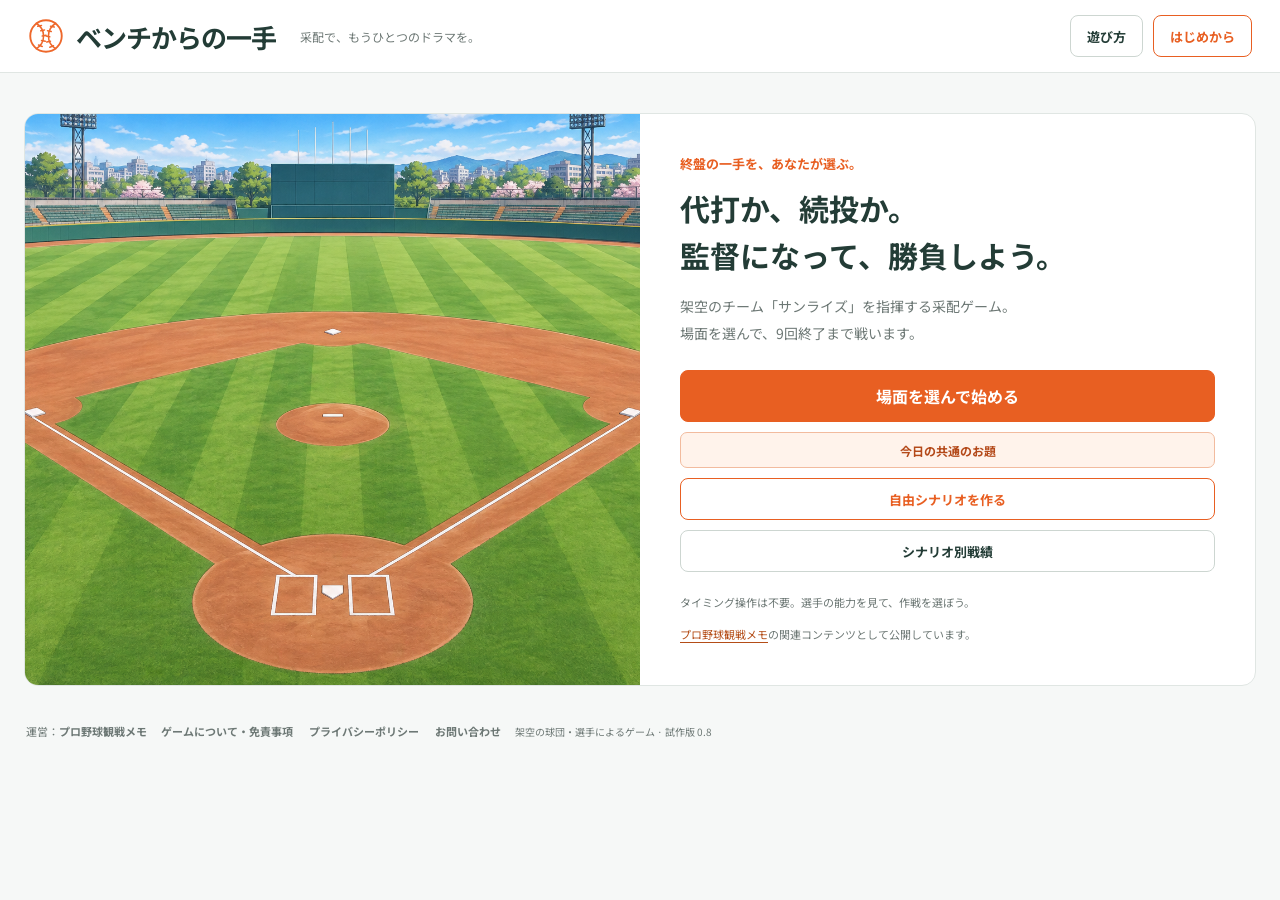
==== commit 2100d64d: "feat: expand opponent team styles and add game policy pages" ====
--- a/public/index.html
+++ b/public/index.html
@@ -24,13 +24,14 @@
   <link rel="icon" href="./assets/icon.svg" type="image/svg+xml">
   <link rel="stylesheet" href="./styles.css?v=09">
   <script src="./engine.js?v=11" defer></script><script src="./motion.js?v=07" defer></script><script src="./sharing.js?v=07" defer></script><script src="./scenario-stats.js?v=02" defer></script><script src="./replay-compare.js?v=02" defer></script><script src="./custom-scenarios.js?v=01" defer></script><script src="./app.js?v=13" defer></script>
+  <link rel="stylesheet" href="./site-info.css?v=01">
 </head>
 <body>
   <header class="header"><div class="brand"><img src="./assets/icon.svg" alt="" width="36" height="36"><h1>ベンチからの一手</h1><span class="tagline">采配で、もうひとつのドラマを。</span></div><div class="header-actions"><button id="help" class="small-button">遊び方</button><button id="restart" class="small-button orange-outline">はじめから</button></div></header>
   <main>
     <section id="start-screen" class="start-screen" aria-labelledby="start-title">
       <div class="start-visual"><img src="./assets/stadium.png" alt="采配を待つ球場"></div>
-      <div class="start-content"><p class="start-eyebrow">終盤の一手を、あなたが選ぶ。</p><h2 id="start-title">代打か、続投か。<br>監督になって、勝負しよう。</h2><p>架空のチーム「サンライズ」を指揮する采配ゲーム。<br>場面を選んで、9回終了まで戦います。</p><div class="start-actions"><button id="choose-scenario" class="primary">場面を選んで始める</button><button id="start-today" class="daily-button">今日の共通のお題</button><button id="start-custom" class="small-button orange-outline">自由シナリオを作る</button><button id="start-stats" class="small-button">シナリオ別戦績</button><button id="resume-game" class="small-button" hidden>続きから遊ぶ</button></div><p id="saved-version-note" class="record-caption warning" hidden>以前の版の保存位置があります。修正版の共通のお題は「今日の共通のお題」から新しく開始してください。</p><small>タイミング操作は不要。選手の能力を見て、作戦を選ぼう。</small></div>
+      <div class="start-content"><p class="start-eyebrow">終盤の一手を、あなたが選ぶ。</p><h2 id="start-title">代打か、続投か。<br>監督になって、勝負しよう。</h2><p>架空のチーム「サンライズ」を指揮する采配ゲーム。<br>場面を選んで、9回終了まで戦います。</p><div class="start-actions"><button id="choose-scenario" class="primary">場面を選んで始める</button><button id="start-today" class="daily-button">今日の共通のお題</button><button id="start-custom" class="small-button orange-outline">自由シナリオを作る</button><button id="start-stats" class="small-button">シナリオ別戦績</button><button id="resume-game" class="small-button" hidden>続きから遊ぶ</button></div><p id="saved-version-note" class="record-caption warning" hidden>以前の版の保存位置があります。修正版の共通のお題は「今日の共通のお題」から新しく開始してください。</p><small>タイミング操作は不要。選手の能力を見て、作戦を選ぼう。</small><p class="site-parent-note"><a href="https://pro-baseball-watch-guide.com/">プロ野球観戦メモ</a>の関連コンテンツとして公開しています。</p></div>
     </section>
     <div id="game-view" hidden>
     <section id="scoreboard" class="scoreboard" aria-label="試合状況"></section>
@@ -51,7 +52,7 @@
     <section class="recent"><h2>最近のプレー</h2><div id="recent" aria-live="polite" aria-atomic="true"></div></section>
     <nav id="mobile-controls" aria-label="試合の操作"><span id="mobile-status"></span><button id="mobile-tactics" class="primary" data-mobile-tab="tactics">采配</button><button id="mobile-bench" class="small-button orange-outline" data-mobile-tab="bench">交代</button><button id="mobile-record" class="small-button" data-mobile-tab="record">記録</button></nav>
     </div>
-    <footer><a href="https://pro-baseball-watch-guide.com/" target="_blank" rel="noopener">プロ野球観戦メモ</a><span>架空の球団・選手によるゲーム · 試作版 0.8</span><span id="save-status"></span></footer>
+    <footer><span class="footer-publisher">運営：<a href="https://pro-baseball-watch-guide.com/">プロ野球観戦メモ</a></span><nav class="footer-links" aria-label="サイト情報"><a href="./about.html">ゲームについて・免責事項</a><a href="./privacy.html">プライバシーポリシー</a><a href="https://pro-baseball-watch-guide.com/contact">お問い合わせ</a></nav><span>架空の球団・選手によるゲーム · 試作版 0.8</span><span id="save-status"></span></footer>
   </main>
   <dialog id="dialog" aria-labelledby="dialog-title"><div id="dialog-content"></div></dialog>
   <dialog id="command-dialog" aria-labelledby="command-dialog-title"><div id="command-dialog-content"><div class="command-dialog-bar"><div class="command-dialog-heading"><h2 id="command-dialog-title">采配を選ぶ</h2><button id="close-command" class="small-button" aria-label="采配・交代の画面を閉じる">閉じる</button></div><p id="command-context"></p></div></div></dialog>
--- a/public/site-info.css
+++ b/public/site-info.css
@@ -0,0 +1,19 @@
+/* ベンチからの一手：運営情報ページとゲーム内案内の追加スタイル */
+.info-brand{font-size:24px;font-weight:850;letter-spacing:-.04em;text-decoration:none}
+.info-return{text-decoration:none;display:inline-flex;align-items:center;justify-content:center}
+.info-main{max-width:880px;margin:24px auto 42px;padding:clamp(22px,4vw,44px);border:1px solid var(--line);border-radius:16px;background:#fff}
+.info-eyebrow{font-size:12px;font-weight:800;letter-spacing:.08em;color:var(--orange);margin-bottom:12px}
+.info-main h1{font-size:clamp(24px,4vw,34px);line-height:1.45;margin-bottom:14px}
+.info-lead{font-size:14px;line-height:1.9;color:var(--muted);margin-bottom:28px}
+.info-section{border-top:1px solid var(--line);padding:22px 0}
+.info-section h2{font-size:18px;line-height:1.5;margin-bottom:12px}
+.info-section p{font-size:14px;line-height:1.95;margin:0 0 12px}
+.info-section p:last-child{margin-bottom:0}
+.info-section a,.info-footer a,.site-parent-note a{color:#b44d17;text-decoration:underline;text-underline-offset:3px}
+.info-date{font-size:12px;color:var(--muted);margin-top:12px}
+.info-footer{max-width:930px;margin:0 auto 30px;padding:8px 24px;display:flex;flex-wrap:wrap;gap:12px 20px;font-size:12px;color:var(--muted)}
+.site-parent-note{margin-top:12px!important;font-size:11px!important;line-height:1.7;color:var(--muted)}
+footer .footer-publisher{font-size:11px}
+footer .footer-links{display:flex;flex-wrap:wrap;gap:8px 16px;align-items:center}
+footer .footer-links a{font-size:11px;text-underline-offset:2px}
+@media(max-width:720px){.info-brand{font-size:18px}.info-main{margin:12px;max-width:none;padding:20px 18px}.info-section{padding:20px 0}.info-main h1{font-size:26px}.info-section p{font-size:13px}.info-footer{padding:8px 18px}footer .footer-links{width:100%}#save-status{margin-left:0}}
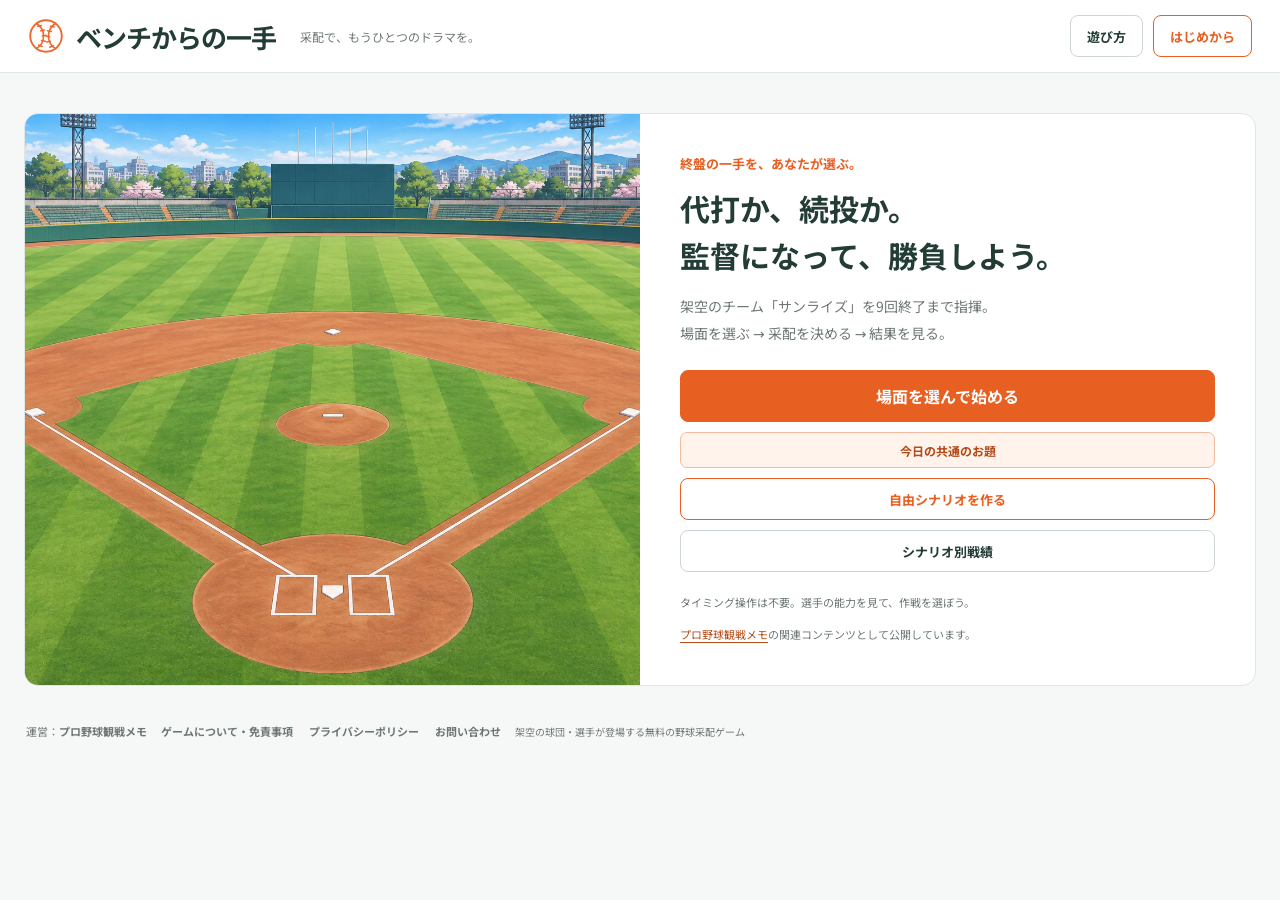
==== commit c7b01143: "feat: improve first-time game entry and remove prototype label" ====
--- a/public/index.html
+++ b/public/index.html
@@ -22,8 +22,8 @@
   <meta name="twitter:image" content="https://bench-first.pages.dev/assets/ogp-v03.png">
   <meta name="twitter:image:alt" content="ベンチからの一手。代打か、続投か。あなたなら、どう采配する？">
   <link rel="icon" href="./assets/icon.svg" type="image/svg+xml">
-  <link rel="stylesheet" href="./styles.css?v=09">
-  <script src="./engine.js?v=11" defer></script><script src="./motion.js?v=07" defer></script><script src="./sharing.js?v=07" defer></script><script src="./scenario-stats.js?v=02" defer></script><script src="./replay-compare.js?v=02" defer></script><script src="./custom-scenarios.js?v=01" defer></script><script src="./app.js?v=13" defer></script>
+  <link rel="stylesheet" href="./styles.css?v=11">
+  <script src="./engine.js?v=12" defer></script><script src="./motion.js?v=07" defer></script><script src="./sharing.js?v=07" defer></script><script src="./scenario-stats.js?v=03" defer></script><script src="./replay-compare.js?v=02" defer></script><script src="./custom-scenarios.js?v=02" defer></script><script src="./app.js?v=17" defer></script>
   <link rel="stylesheet" href="./site-info.css?v=01">
 </head>
 <body>
@@ -31,7 +31,7 @@
   <main>
     <section id="start-screen" class="start-screen" aria-labelledby="start-title">
       <div class="start-visual"><img src="./assets/stadium.png" alt="采配を待つ球場"></div>
-      <div class="start-content"><p class="start-eyebrow">終盤の一手を、あなたが選ぶ。</p><h2 id="start-title">代打か、続投か。<br>監督になって、勝負しよう。</h2><p>架空のチーム「サンライズ」を指揮する采配ゲーム。<br>場面を選んで、9回終了まで戦います。</p><div class="start-actions"><button id="choose-scenario" class="primary">場面を選んで始める</button><button id="start-today" class="daily-button">今日の共通のお題</button><button id="start-custom" class="small-button orange-outline">自由シナリオを作る</button><button id="start-stats" class="small-button">シナリオ別戦績</button><button id="resume-game" class="small-button" hidden>続きから遊ぶ</button></div><p id="saved-version-note" class="record-caption warning" hidden>以前の版の保存位置があります。修正版の共通のお題は「今日の共通のお題」から新しく開始してください。</p><small>タイミング操作は不要。選手の能力を見て、作戦を選ぼう。</small><p class="site-parent-note"><a href="https://pro-baseball-watch-guide.com/">プロ野球観戦メモ</a>の関連コンテンツとして公開しています。</p></div>
+      <div class="start-content"><p class="start-eyebrow">終盤の一手を、あなたが選ぶ。</p><h2 id="start-title">代打か、続投か。<br>監督になって、勝負しよう。</h2><p>架空のチーム「サンライズ」を9回終了まで指揮。<br>場面を選ぶ → 采配を決める → 結果を見る。</p><div class="start-actions"><button id="choose-scenario" class="primary">場面を選んで始める</button><button id="start-today" class="daily-button">今日の共通のお題</button><button id="start-custom" class="small-button orange-outline">自由シナリオを作る</button><button id="start-stats" class="small-button">シナリオ別戦績</button><button id="resume-game" class="small-button" hidden>続きから遊ぶ</button></div><p id="saved-version-note" class="record-caption warning" hidden>以前の版の保存位置があります。修正版の共通のお題は「今日の共通のお題」から新しく開始してください。</p><small>タイミング操作は不要。選手の能力を見て、作戦を選ぼう。</small><p class="site-parent-note"><a href="https://pro-baseball-watch-guide.com/">プロ野球観戦メモ</a>の関連コンテンツとして公開しています。</p></div>
     </section>
     <div id="game-view" hidden>
     <section id="scoreboard" class="scoreboard" aria-label="試合状況"></section>
@@ -52,7 +52,7 @@
     <section class="recent"><h2>最近のプレー</h2><div id="recent" aria-live="polite" aria-atomic="true"></div></section>
     <nav id="mobile-controls" aria-label="試合の操作"><span id="mobile-status"></span><button id="mobile-tactics" class="primary" data-mobile-tab="tactics">采配</button><button id="mobile-bench" class="small-button orange-outline" data-mobile-tab="bench">交代</button><button id="mobile-record" class="small-button" data-mobile-tab="record">記録</button></nav>
     </div>
-    <footer><span class="footer-publisher">運営：<a href="https://pro-baseball-watch-guide.com/">プロ野球観戦メモ</a></span><nav class="footer-links" aria-label="サイト情報"><a href="./about.html">ゲームについて・免責事項</a><a href="./privacy.html">プライバシーポリシー</a><a href="https://pro-baseball-watch-guide.com/contact">お問い合わせ</a></nav><span>架空の球団・選手によるゲーム · 試作版 0.8</span><span id="save-status"></span></footer>
+    <footer><span class="footer-publisher">運営：<a href="https://pro-baseball-watch-guide.com/">プロ野球観戦メモ</a></span><nav class="footer-links" aria-label="サイト情報"><a href="./about.html">ゲームについて・免責事項</a><a href="./privacy.html">プライバシーポリシー</a><a href="https://pro-baseball-watch-guide.com/contact">お問い合わせ</a></nav><span>架空の球団・選手が登場する無料の野球采配ゲーム</span><span id="save-status"></span></footer>
   </main>
   <dialog id="dialog" aria-labelledby="dialog-title"><div id="dialog-content"></div></dialog>
   <dialog id="command-dialog" aria-labelledby="command-dialog-title"><div id="command-dialog-content"><div class="command-dialog-bar"><div class="command-dialog-heading"><h2 id="command-dialog-title">采配を選ぶ</h2><button id="close-command" class="small-button" aria-label="采配・交代の画面を閉じる">閉じる</button></div><p id="command-context"></p></div></div></dialog>
--- a/public/styles.css
+++ b/public/styles.css
@@ -65,4 +65,37 @@
 .custom-saved{margin-top:22px}.custom-saved h3{font-size:17px;margin-bottom:10px}
 .custom-saved-row{display:flex;align-items:center;flex-wrap:wrap;gap:8px;padding:10px 0;border-bottom:1px solid var(--line)}
 .custom-saved-row>div{flex:1 1 180px;min-width:0}.custom-saved-row strong{display:block;overflow-wrap:anywhere}.custom-saved-row small{display:block;color:var(--muted);margin-top:4px}
-@media(max-width:520px){.custom-grid{grid-template-columns:1fr}.custom-form .dialog-actions{display:grid;grid-template-columns:1fr}.custom-saved-row .small-button{flex:1}}
+@media(max-width:520px){.custom-grid{grid-template-columns:1fr}.custom-form .dialog-actions{display:grid;grid-template-columns:1fr}.custom-saved-row .small-button{flex:1}}
+
+/* 試合中の相手チーム特徴。既存のCPU・試合結果ロジックは変更しない。 */
+.scoreboard .team-feature-toggle{
+  display:inline-flex;align-items:center;justify-content:flex-end;gap:5px;
+  max-width:100%;margin-top:4px;padding:5px 7px;min-height:30px;
+  border:1px solid #b9d8e4;border-radius:7px;
+  background:#f3fbff;color:#245877;font-size:11px;font-weight:700;
+  text-align:right;line-height:1.35;white-space:normal
+}
+.scoreboard .team-feature-toggle:hover,
+.scoreboard .team-feature-toggle[aria-expanded="true"]{
+  background:#e6f5fc;border-color:#5994ad
+}
+.team-feature-panel{
+  margin:-6px 0 14px;padding:12px 16px;
+  background:#f8fcff;border:1px solid #c8dfe9;
+  border-left:3px solid #4c90b0;border-radius:9px;
+  color:var(--ink);font-size:12px;line-height:1.6
+}
+.team-feature-panel[hidden]{display:none}
+.team-feature-panel>strong{display:block;margin-bottom:7px;font-size:13px}
+.team-feature-panel dl{display:grid;gap:7px;margin:0}
+.team-feature-panel dl>div{display:grid;grid-template-columns:90px minmax(0,1fr);gap:10px}
+.team-feature-panel dt{font-weight:700;color:#41677a}
+.team-feature-panel dd{margin:0;overflow-wrap:anywhere}
+@media(max-width:720px){
+  .scoreboard .team-feature-toggle{padding:4px 5px;font-size:10px;min-height:28px}
+  .team-feature-panel{margin:-3px 0 9px;padding:10px 12px;font-size:11px}
+  .team-feature-panel dl>div{grid-template-columns:75px minmax(0,1fr);gap:8px}
+}
+/* 初めて遊ぶ方向けのシナリオ目印。 */
+.scenario-recommended{border-color:#efb793;background:var(--soft)}
+.scenario-first{color:#ad481c!important;font-weight:800}
